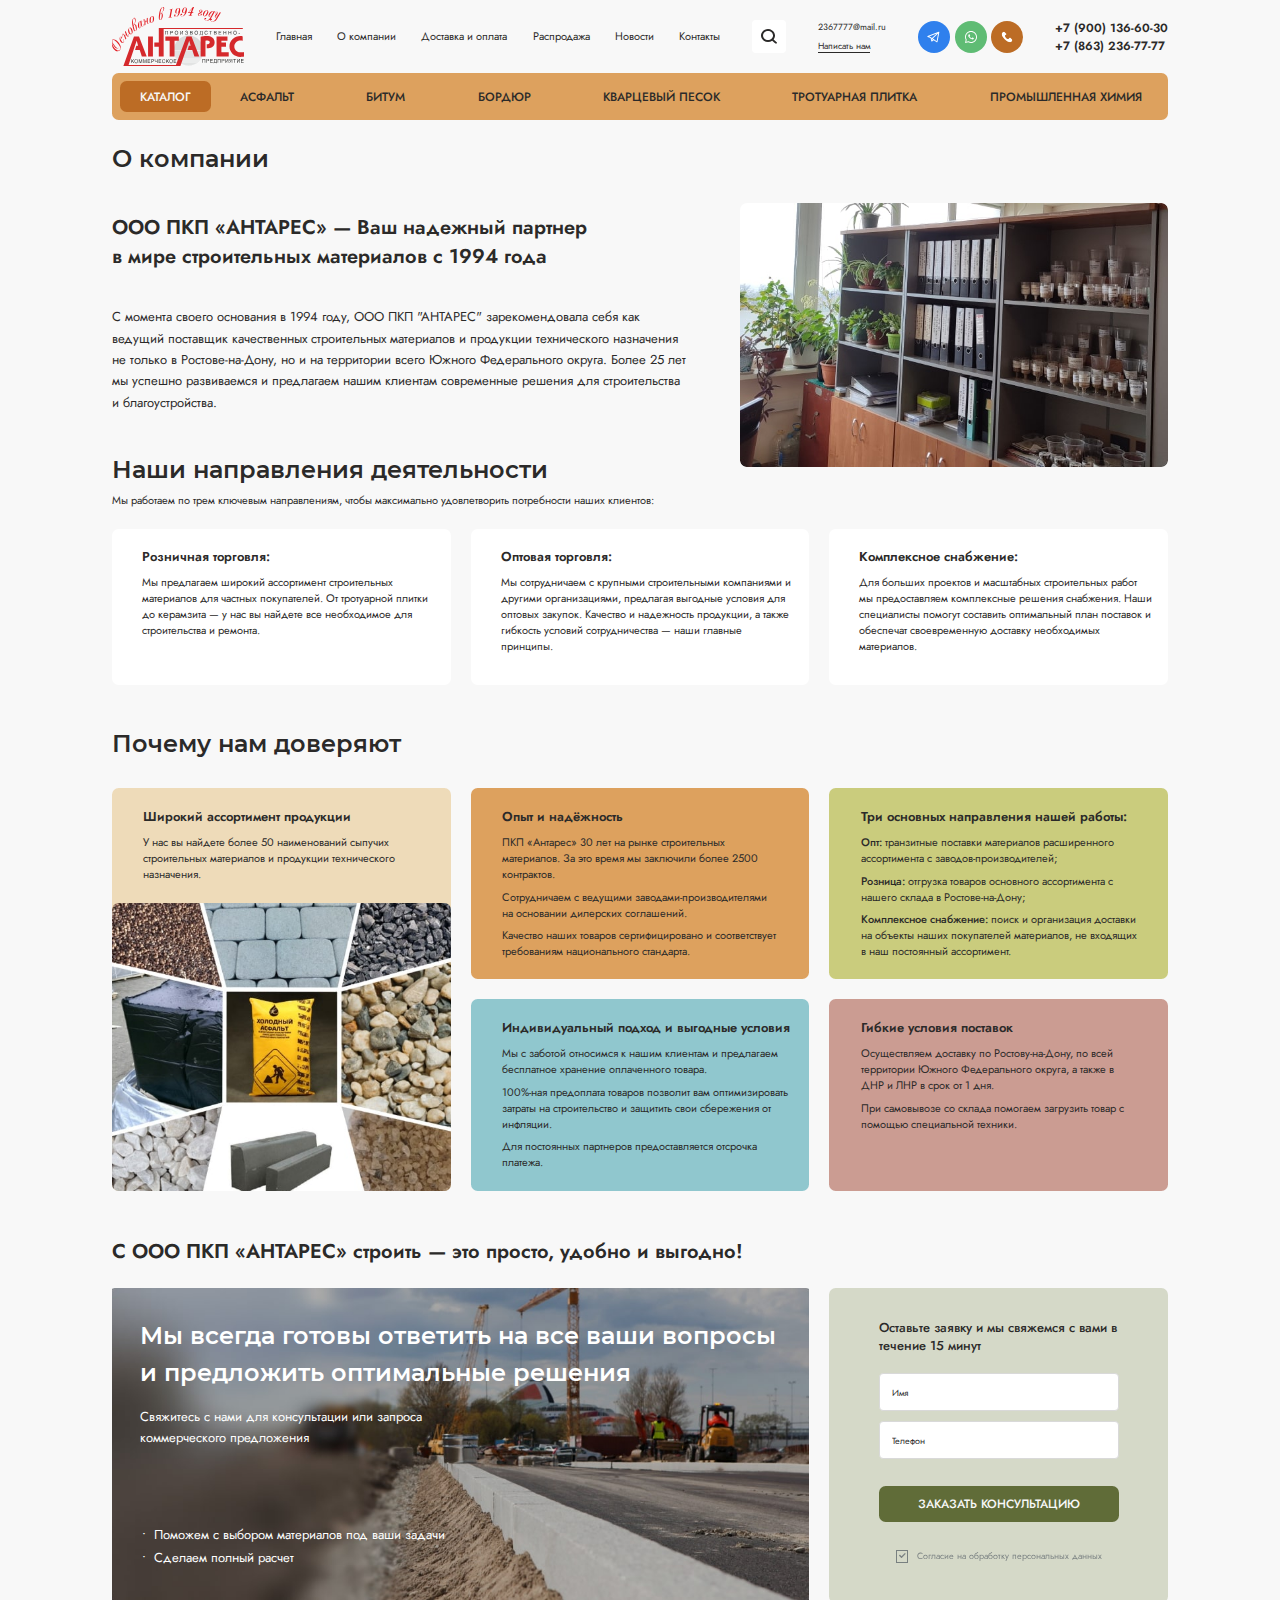
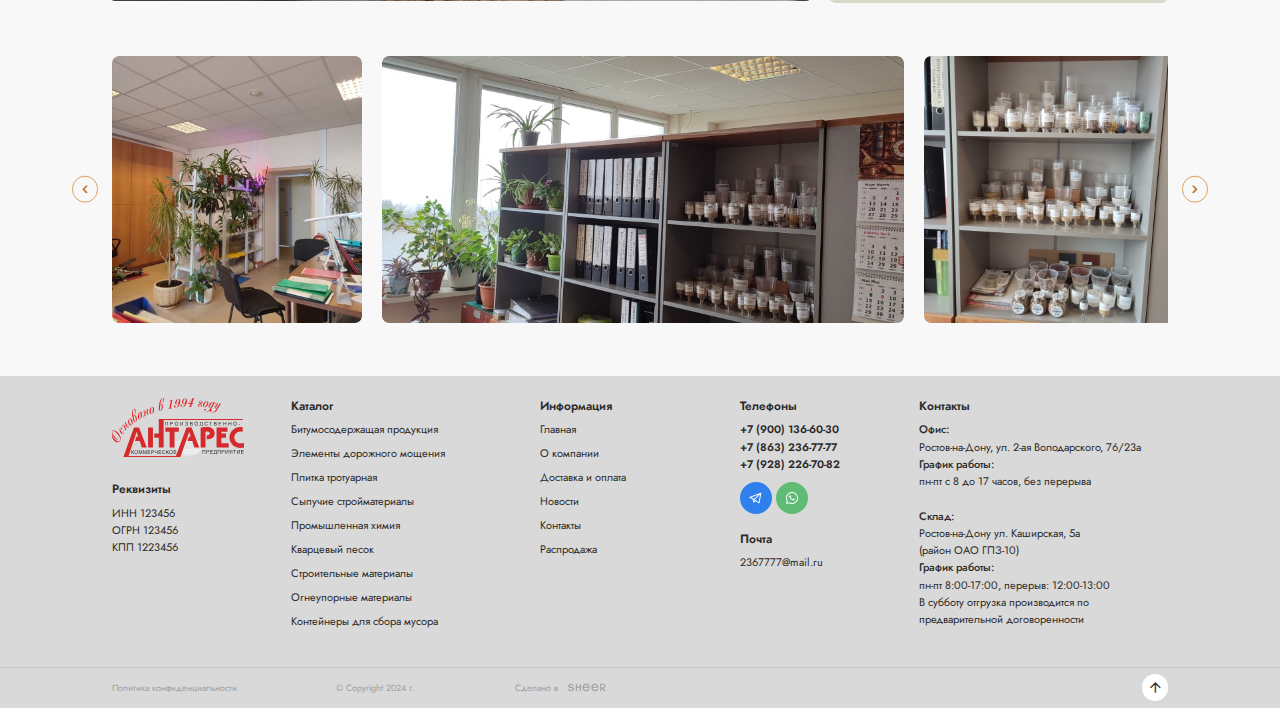
==== about.html @ b79edc99 "Add files via upload" ====
<!DOCTYPE html>
<!--[if lt IE 7]><html lang="ru" class="lt-ie9 lt-ie8 lt-ie7"><![endif]-->
<!--[if IE 7]><html lang="ru" class="lt-ie9 lt-ie8"><![endif]-->
<!--[if IE 8]><html lang="ru" class="lt-ie9"><![endif]-->
<!--[if gt IE 8]><!-->
<html lang="ru">
<!--<![endif]-->
<head>
	<meta charset="utf-8" />
	<title>Заголовок</title>
	<meta http-equiv="X-UA-Compatible" content="IE=edge" />
	<meta name="viewport" content="width=device-width, initial-scale=1, maximum-scale=1">
	<meta name="format-detection" content="telephone=no" />
	<link rel="shortcut icon" href="favicon.png" />
	<link rel="stylesheet" href="libs/bootstrap/bootstrap-grid.css" />
	<link rel="stylesheet" href="libs/fontawesome-free-5.12.0-web/css/all.min.css" />
	<link rel="stylesheet" href="libs/fancybox-master/dist/jquery.fancybox.min.css" />
	<link rel="stylesheet" href="libs/slick-1.5.9/slick/slick.css" />
	<link rel="stylesheet" href="libs/slick-1.5.9/slick/slick-theme.css" />
	<link rel="stylesheet" href="css/fonts.css" />
	<link rel="stylesheet" href="css/main.css?ver=1.2" />
	<link rel="stylesheet" href="css/media.css?ver=1.2" />
</head>
<body>

	<div class="wrapper">

		<header class="header">
			<div class="container">
				<div class="header__top">
					<span class='sandwich'>
						<span class='sw-topper'></span>
						<span class='sw-bottom'></span>
						<span class='sw-footer'></span>
					</span>
					<a href="#" class="logo">
						<img src="img/logo.svg" alt="alt">
					</a>
					<ul class="navigation">
						<li><a href="#">Главная</a></li>
						<li><a href="#">О компании</a></li>
						<li><a href="#">Доставка и оплата</a></li>
						<li><a href="#">Распродажа</a></li>
						<li><a href="#">Новости</a></li>
						<li><a href="#">Контакты</a></li>
					</ul>
					<div class="btn-search">
						<img src="img/search.svg" alt="alt">
						<div class="form-search">
							<form>
								<button class="button-search">
									<img src="img/search.svg" alt="alt">
								</button>
								<input type="text" placeholder="Поиск..." required="required">
							</form>
						</div>
					</div>
					<ul class="header__links">
						<li><a href="#">2367777@mail.ru</a></li>
						<li><a href="#callback" class="link-simple fancybox">Написать нам</a></li>
					</ul>
					<ul class="socials-list">
						<li><a href="#" target="_blank"><img src="img/tg.svg" alt="alt"></a></li>
						<li><a href="#" target="_blank"><img src="img/wp.svg" alt="alt"></a></li>
						<li><a href="#" target="_blank"><img src="img/call.svg" alt="alt"></a></li>
					</ul>
					<ul class="phones-list">
						<li><a href="tel:+79001366030">+7 (900) 136-60-30</a></li>
						<li><a href="tel:+78632367777">+7 (863) 236-77-77</a></li>
					</ul>
					<a href="tel:+79001366030" class="phone-mobile"><img src="img/call.svg" alt="alt"></a>
				</div>
				<div class="header__bottom">
					<a href="#" class="btn-catalog">Каталог </a>
					<ul class="menu">
						<li><a href="#">асфальт</a></li>
						<li><a href="#">БИТУМ</a></li>
						<li><a href="#">БОРДЮР</a></li>
						<li><a href="#">КВАРЦЕВЫЙ ПЕСОК</a></li>
						<li><a href="#">ТРОТУАРНАЯ ПЛИТКА</a></li>
						<li><a href="#">ПРОМЫШЛЕННАЯ ХИМИЯ</a></li>
					</ul>
				</div>
			</div>
			<div class="menu-mobile">
				<div class="form-search">
					<form>
						<button class="button-search">
							<img src="img/search.svg" alt="alt">
						</button>
						<input type="text" placeholder="Поиск..." required="required">
					</form>
				</div>
				<ul class="menu">
					<li><a href="#">Главная</a></li>
					<li class="menu__haschild">
						<a href="#">Каталог</a>
						<ul>
							<li><a href="#">асфальт</a></li>
							<li><a href="#">БИТУМ</a></li>
							<li><a href="#">БОРДЮР</a></li>
							<li><a href="#">КВАРЦЕВЫЙ ПЕСОК</a></li>
							<li><a href="#">ТРОТУАРНАЯ ПЛИТКА</a></li>
							<li><a href="#">ПРОМЫШЛЕННАЯ ХИМИЯ</a></li>
						</ul>
					</li>
					<li><a href="#">О компании</a></li>
					<li><a href="#">Доставка и оплата</a></li>
					<li><a href="#">Распродажа</a></li>
					<li><a href="#">Новости</a></li>
					<li><a href="#">Контакты</a></li>
				</ul>
				<div class="menu-mobile__contacts">
					<ul class="header__links">
						<li><a href="#">2367777@mail.ru</a></li>
						<li><a href="#callback" class="link-simple fancybox">Написать нам</a></li>
					</ul>
					<ul class="phones-list">
						<li><a href="tel:+79001366030">+7 (900) 136-60-30</a></li>
						<li><a href="tel:+78632367777">+7 (863) 236-77-77</a></li>
					</ul>
				</div>
				<ul class="socials-list">
					<li><a href="#" target="_blank"><img src="img/tg.svg" alt="alt"></a></li>
					<li><a href="#" target="_blank"><img src="img/wp.svg" alt="alt"></a></li>
					<li><a href="#" target="_blank"><img src="img/call.svg" alt="alt"></a></li>
				</ul>
			</div>
			<div class="menu-overlay"></div>
		</header>

		<section class="page-about">
			<div class="container">
				<h1 class="title-section">О компании</h1>
				<div class="about-main">
					<div class="row">
						<div class="col-lg-7">
							<div class="title-middle">ООО ПКП «АНТАРЕС» — Ваш надежный партнер в мире строительных материалов с 1994 года</div>
							<p>С момента своего основания в 1994 году, ООО ПКП "АНТАРЕС" зарекомендовала себя как ведущий поставщик качественных строительных материалов и продукции технического назначения не только в Ростове-на-Дону, но и на территории всего Южного Федерального округа. Более 25 лет мы успешно развиваемся и предлагаем нашим клиентам современные решения для строительства и благоустройства.</p>
						</div>
						<div class="col-lg-5">
							<div class="image-page">
								<img src="img/about1.jpg" alt="alt">
							</div>
						</div>
					</div>
				</div>
				<div class="about-directions">
					<h2 class="title-section">Наши направления деятельности</h2>
					<p>Мы работаем по трем ключевым направлениям, чтобы максимально удовлетворить потребности наших клиентов:</p>
					<div class="row row_page">
						<div class="col-lg-4">
							<div class="item-about">
								<div class="item-about__title">Розничная торговля:</div>
								<p>Мы предлагаем широкий ассортимент строительных материалов для частных покупателей. От тротуарной плитки до керамзита — у нас вы найдете все необходимое для строительства и ремонта.</p>
							</div>
						</div>
						<div class="col-lg-4">
							<div class="item-about">
								<div class="item-about__title">Оптовая торговля:</div>
								<p>Мы сотрудничаем с крупными строительными компаниями и другими организациями, предлагая выгодные условия для оптовых закупок. Качество и надежность продукции, а также гибкость условий сотрудничества — наши главные принципы.</p>
							</div>
						</div>
						<div class="col-lg-4">
							<div class="item-about">
								<div class="item-about__title">Комплексное снабжение:</div>
								<p>Для больших проектов и масштабных строительных работ мы предоставляем комплексные решения снабжения. Наши специалисты помогут составить оптимальный план поставок и обеспечат своевременную доставку необходимых материалов.</p>
							</div>
						</div>
					</div>
				</div>
			</div>
		</section>

		<section class="advantages">
			<div class="container">
				<h2 class="title-section">Почему нам доверяют</h2>
				<div class="row row_page">
					<div class="col-lg-4">
						<div class="item-advantage item-advantage_main">
							<div class="title-small">Широкий ассортимент продукции</div>
							<p>У нас вы найдете более 50 наименований сыпучих строительных материалов и продукции технического назначения.</p>
							<div class="item-advantage__bottom">
								<div class="item-advantage__image">
									<img src="img/avd.jpg" alt="alt">
								</div>
							</div>
						</div>
					</div>
					<div class="col-lg-8">
						<div class="row row_page">
							<div class="col-md-6">
								<div class="item-advantage">
									<div class="title-small">Опыт и надёжность</div>
									<p>ПКП «Антарес» 30 лет на рынке строительных материалов. За это время мы заключили более 2500 контрактов.</p>
									<p>Сотрудничаем с ведущими заводами-производителями на основании дилерских соглашений.</p>
									<p>Качество наших товаров сертифицировано и соответствует требованиям национального стандарта. </p>
								</div>
							</div>
							<div class="col-md-6">
								<div class="item-advantage">
									<div class="title-small">Три основных направления нашей работы:</div>
									<p><strong>Опт:</strong> транзитные поставки материалов расширенного ассортимента с заводов-производителей;</p>
									<p><strong>Розница:</strong> отгрузка товаров основного ассортимента с нашего склада в Ростове-на-Дону;</p>
									<p><strong>Комплексное снабжение:</strong> поиск и организация доставки на объекты наших покупателей материалов, не входящих в наш постоянный ассортимент.</p>
								</div>
							</div>
							<div class="col-md-6">
								<div class="item-advantage">
									<div class="title-small">Индивидуальный подход и выгодные условия</div>
									<p>Мы с заботой относимся к нашим клиентам и предлагаем бесплатное хранение оплаченного товара.</p>
									<p>100%-ная предоплата товаров позволит вам оптимизировать затраты на строительство и защитить свои сбережения от инфляции.</p>
									<p>Для постоянных партнеров предоставляется отсрочка платежа.</p>
								</div>
							</div>
							<div class="col-md-6">
								<div class="item-advantage">
									<div class="title-small">Гибкие условия поставок</div>
									<p>Осуществляем доставку по Ростову-на-Дону, по всей территории Южного Федерального округа, а также в ДНР и ЛНР в срок от 1 дня.</p>
									<p>При самовывозе со склада помогаем загрузить товар с помощью специальной техники.</p>
								</div>
							</div>
						</div>
					</div>
				</div>
			</div>
		</section>

		<section class="consultation consultation_about">
			<div class="container">
				<div class="title-middle">С ООО ПКП «АНТАРЕС» строить — это просто, удобно и выгодно!</div>
				<div class="row">
					<div class="col-lg-8">
						<div class="consultation__block">
							<h2 class="title-section">Мы всегда готовы ответить на все ваши вопросы и предложить оптимальные решения</h2>
							<div class="consultation__descr">Свяжитесь с нами для консультации или запроса коммерческого предложения</div>
							<ul>
								<li>Поможем с выбором материалов под ваши задачи</li>
								<li>Сделаем полный расчет</li>
							</ul>
						</div>
					</div>
					<div class="col-lg-4">
						<div class="form-page">
							<div class="title-form">Оставьте заявку и мы свяжемся с вами в течение 15 минут</div>
							<form>
								<div class="item-form">
									<input type="text" placeholder="Имя" required="required">
								</div>
								<div class="item-form">
									<input type="tel" placeholder="Телефон" class="input-phone" inputmode="numeric" required="required">
								</div>
								<input type="submit" class="btn-main" value="Заказать консультацию">
								<div class="checkbox">
									<label>
										<input type="checkbox" required="required" checked="checked" />
										<span>Согласие на обработку персональных данных</span>
									</label>
								</div>
							</form>
						</div>
					</div>
				</div>
			</div>
		</section>

		<section class="gallery">
			<div class="container">
				<ul class="slider-gallery">
					<li>
						<a href="img/slide_gallery1.jpg" class="slider-gallery__item fancybox">
							<img src="img/slide_gallery1.jpg" alt="alt">
						</a>
					</li>
					<li>
						<a href="img/slide_gallery2.jpg" class="slider-gallery__item slider-gallery_big fancybox">
							<img src="img/slide_gallery2.jpg" alt="alt">
						</a>
					</li>
					<li>
						<a href="img/slide_gallery3.jpg" class="slider-gallery__item fancybox">
							<img src="img/slide_gallery3.jpg" alt="alt">
						</a>
					</li>
					<li>
						<a href="img/slide_gallery1.jpg" class="slider-gallery__item slider-gallery_big fancybox">
							<img src="img/slide_gallery1.jpg" alt="alt">
						</a>
					</li>
					<li>
						<a href="img/slide_gallery2.jpg" class="slider-gallery__item fancybox">
							<img src="img/slide_gallery2.jpg" alt="alt">
						</a>
					</li>
					<li>
						<a href="img/slide_gallery3.jpg" class="slider-gallery__item slider-gallery_big fancybox">
							<img src="img/slide_gallery3.jpg" alt="alt">
						</a>
					</li>
				</ul>
			</div>
		</section>

		<footer class="footer">
			<div class="container">
				<div class="row">
					<div class="col-lg-2">
						<a href="#" class="logo">
							<img src="img/logo.svg" alt="alt">
						</a>
						<div class="hidden-mob">
							<div class="footer__title">Реквизиты <i class="far fa-chevron-down"></i></div>
							<div class="footer__content">
								<div class="footer__requsites">
									<p>ИНН 123456</p>
									<p>ОГРН 123456</p>
									<p>КПП 1223456</p>
								</div>
							</div>
						</div>
					</div>
					<div class="col-lg-3">
						<div class="footer__title">Каталог <i class="far fa-chevron-down"></i></div>
						<div class="footer__content">
							<ul class="footer__nav">
								<li><a href="#">Битумосодержащая продукция</a></li>
								<li><a href="#">Элементы дорожного мощения</a></li>
								<li><a href="#">Плитка тротуарная</a></li>
								<li><a href="#">Сыпучие стройматериалы</a></li>
								<li><a href="#">Промышленная химия</a></li>
								<li><a href="#">Кварцевый песок</a></li>
								<li><a href="#">Строительные материалы</a></li>
								<li><a href="#">Огнеупорные материалы</a></li>
								<li><a href="#">Контейнеры для сбора мусора</a></li>
							</ul>
						</div>
					</div>
					<div class="col-lg-2">
						<div class="footer__column">
							<div class="footer__title">Информация <i class="far fa-chevron-down"></i></div>
							<div class="footer__content">
								<ul class="footer__nav">
									<li><a href="#">Главная</a></li>
									<li><a href="#">О компании</a></li>
									<li><a href="#">Доставка и оплата</a></li>
									<li><a href="#">Новости</a></li>
									<li><a href="#">Контакты</a></li>
									<li><a href="#">Распродажа</a></li>
								</ul>
							</div>
						</div>
					</div>
					<div class="col-lg-2">
						<div class="footer__title">Телефоны <i class="far fa-chevron-down"></i></div>
						<div class="footer__content">
							<ul class="footer__phones">
								<li><a href="tel:+79001366030">+7 (900) 136-60-30</a></li>
								<li><a href="tel:+78632367777">+7 (863) 236-77-77</a></li>
								<li><a href="tel:+79282267082">+7 (928) 226-70-82</a></li>
							</ul>
							<ul class="socials-list">
								<li><a href="#" target="_blank"><img src="img/tg.svg" alt="alt"></a></li>
								<li><a href="#" target="_blank"><img src="img/wp.svg" alt="alt"></a></li>
							</ul>
						</div>
						<div class="footer__title">Почта <i class="far fa-chevron-down"></i></div>
						<div class="footer__content">
							<p><a href="mailto:2367777@mail.ru">2367777@mail.ru</a></p>
						</div>
					</div>
					<div class="col-lg-3">
						<div class="footer__title">Контакты <i class="far fa-chevron-down"></i></div>
						<div class="footer__content">
							<p><strong>Офис:</strong></p>
							<p>Ростов-на-Дону, ул. 2-ая Володарского, 76/23а</p>
							<p><strong>График работы:</strong></p>
							<p>пн-пт с 8 до 17 часов, без перерыва</p>
							<br>
							<p><strong>Склад:</strong></p>
							<p>Ростов-на-Дону ул. Каширская, 5а </p>
							<p>(район ОАО ГПЗ-10)</p>
							<p><strong>График работы:</strong></p>
							<p>пн-пт 8:00-17:00, перерыв: 12:00-13:00</p>
							<p>В субботу отгрузка производится по предварительной договоренности</p>
						</div>
						<div class="show-mob">
							<div class="footer__title">Реквизиты <i class="far fa-chevron-down"></i></div>
							<div class="footer__content">
								<div class="footer__requsites">
									<p>ИНН 123456</p>
									<p>ОГРН 123456</p>
									<p>КПП 1223456</p>
								</div>
							</div>
						</div>
					</div>
				</div>
			</div>
			<div class="footer-bottom">
				<div class="container">
					<div class="row align-items-center">
						<div class="col-lg">
							<a href="#">Политика конфиденциальности </a>
						</div>
						<div class="col-lg-2">
							<p>© Copyright  2024 г.</p>
						</div>
						<div class="col-lg">
							<div class="create">Сделано в <a href="#"><img src="img/copy.svg" alt="alt"></a></div>
						</div>
						<div class="col-xl-5 col-lg">
							<a href="#" class="btn_top"><i class="far fa-arrow-up"></i></a>
						</div>
					</div>
				</div>
			</div>
		</footer>
		
	</div>

	<div id="callback" class="modal-block">
		<div class="form-page">
			<div class="title-modal">обратный звонок</div>
			<div class="descr-modal">Заполните форму и мы свяжемся <br>с вами в течение 15 минут</div>
			<form>
				<div class="item-form">
					<input type="text" placeholder="Имя" required="required">
				</div>
				<div class="item-form">
					<input type="tel" placeholder="+7 (___) ___-__-__" class="input-phone" inputmode="numeric" required="required">
				</div>
				<input type="submit" class="btn-main" value="отправить">
				<div class="checkbox">
					<label>
						<input type="checkbox" required="required" checked="checked" />
						<span>Согласие на обработку персональных данных</span>
					</label>
				</div>
			</form>
		</div>
	</div>

	<!--[if lt IE 9]>
	<script src="libs/html5shiv/es5-shim.min.js"></script>
	<script src="libs/html5shiv/html5shiv.min.js"></script>
	<script src="libs/html5shiv/html5shiv-printshiv.min.js"></script>
	<script src="libs/respond/respond.min.js"></script>
	<![endif]-->
	<script src="libs/jquery/jquery-3.6.0.min.js"></script>
	<script src="libs/jquery-mousewheel/jquery.mousewheel.min.js"></script>
	<script src="libs/fancybox-master/dist/jquery.fancybox.min.js"></script>
	<script src="libs/slick-1.5.9/slick/slick.min.js"></script>
	<script src="libs/scroll2id/PageScroll2id.min.js"></script>
	<script src="libs/mask/jquery.maskedinput.js"></script>
	<script src="libs/jQueryFormStyler-master/jquery.formstyler.min.js"></script>
	<script src="js/common.js?ver=1.2"></script>
	<!-- Yandex.Metrika counter --><!-- /Yandex.Metrika counter -->
	<!-- Google Analytics counter --><!-- /Google Analytics counter -->
</body>
</html>
---- css/fonts.css ----
@font-face {
    font-family: 'Jost';
    src: local('Jost Light'), local('Jost-Light'),
        url('../fonts/Jost-Light.woff2') format('woff2'),
        url('../fonts/Jost-Light.woff') format('woff'),
        url('../fonts/Jost-Light.ttf') format('truetype');
    font-weight: 300;
    font-style: normal;
  }
@font-face {
    font-family: 'Jost';
    src: local('Jost Regular'), local('Jost-Regular'),
        url('../fonts/Jost-Regular.woff2') format('woff2'),
        url('../fonts/Jost-Regular.woff') format('woff'),
        url('../fonts/Jost-Regular.ttf') format('truetype');
    font-weight: 400;
    font-style: normal;
  }
  @font-face {
    font-family: 'Jost';
    src: local('Jost Medium'), local('Jost-Medium'),
        url('../fonts/Jost-Medium.woff2') format('woff2'),
        url('../fonts/Jost-Medium.woff') format('woff'),
        url('../fonts/Jost-Medium.ttf') format('truetype');
    font-weight: 500;
    font-style: normal;
  }
  @font-face {
    font-family: 'Jost';
    src: local('Jost SemiBold'), local('Jost-SemiBold'),
        url('../fonts/Jost-SemiBold.woff2') format('woff2'),
        url('../fonts/Jost-SemiBold.woff') format('woff'),
        url('../fonts/Jost-SemiBold.ttf') format('truetype');
    font-weight: 600;
    font-style: normal;
  }

  /** =================== MONTSERRAT =================== **/

/** Montserrat Thin **/
@font-face {
	font-family: "Montserrat";
	font-weight: 100;
	font-style: normal;
	src: url("../fonts/Montserrat-Thin.woff2") format("woff2"),
		 url("../fonts/Montserrat-Thin.woff") format("woff");
  }
  
  /** Montserrat Thin-Italic **/
  @font-face {
	font-family: "Montserrat";
	font-weight: 100;
	font-style: italic;
	src: url("../fonts/Montserrat-ThinItalic.woff2") format("woff2"),
		 url("../fonts/Montserrat-ThinItalic.woff") format("woff");
  }
  
  /** Montserrat ExtraLight **/
  @font-face {
	font-family: "Montserrat";
	font-weight: 200;
	font-style: normal;
	src: url("../fonts/Montserrat-ExtraLight.woff2") format("woff2"),
		 url("../fonts/Montserrat-ExtraLight.woff") format("woff");
  }
  
  /** Montserrat ExtraLight-Italic **/
  @font-face {
	font-family: "Montserrat";
	font-weight: 200;
	font-style: italic;
	src: url("../fonts/Montserrat-ExtraLightItalic.woff2") format("woff2"),
		 url("../fonts/Montserrat-ExtraLightItalic.woff") format("woff");
  }
  
  /** Montserrat Light **/
  @font-face {
	font-family: "Montserrat";
	font-weight: 300;
	font-style: normal;
	src: url("../fonts/Montserrat-Light.woff2") format("woff2"),
		 url("../fonts/Montserrat-Light.woff") format("woff");
  }
  
  /** Montserrat Light-Italic **/
  @font-face {
	font-family: "Montserrat";
	font-weight: 300;
	font-style: italic;
	src: url("../fonts/Montserrat-LightItalic.woff2") format("woff2"),
		 url("../fonts/Montserrat-LightItalic.woff") format("woff");
  }
  
  /** Montserrat Regular **/
  @font-face {
	font-family: "Montserrat";
	font-weight: 400;
	font-style: normal;
	src: url("../fonts/Montserrat-Regular.woff2") format("woff2"),
		 url("../fonts/Montserrat-Regular.woff") format("woff");
  }
  
  /** Montserrat Regular-Italic **/
  @font-face {
	font-family: "Montserrat";
	font-weight: 400;
	font-style: italic;
	src: url("../fonts/Montserrat-Italic.woff2") format("woff2"),
		 url("../fonts/Montserrat-Italic.woff") format("woff");
  }
  
  /** Montserrat Medium **/
  @font-face {
	font-family: "Montserrat";
	font-weight: 500;
	font-style: normal;
	src: url("../fonts/Montserrat-Medium.woff2") format("woff2"),
		 url("../fonts/Montserrat-Medium.woff") format("woff");
  }
  
  /** Montserrat Medium-Italic **/
  @font-face {
	font-family: "Montserrat";
	font-weight: 500;
	font-style: italic;
	src: url("../fonts/Montserrat-MediumItalic.woff2") format("woff2"),
		 url("../fonts/Montserrat-MediumItalic.woff") format("woff");
  }
  
  /** Montserrat SemiBold **/
  @font-face {
	font-family: "Montserrat";
	font-weight: 600;
	font-style: normal;
	src: url("../fonts/Montserrat-SemiBold.woff2") format("woff2"),
		 url("../fonts/Montserrat-SemiBold.woff") format("woff");
  }
  
  /** Montserrat SemiBold-Italic **/
  @font-face {
	font-family: "Montserrat";
	font-weight: 600;
	font-style: italic;
	src: url("../fonts/Montserrat-SemiBoldItalic.woff2") format("woff2"),
		 url("../fonts/Montserrat-SemiBoldItalic.woff") format("woff");
  }
  
  /** Montserrat Bold **/
  @font-face {
	font-family: "Montserrat";
	font-weight: 700;
	font-style: normal;
	src: url("../fonts/Montserrat-Bold.woff2") format("woff2"),
		 url("../fonts/Montserrat-Bold.woff") format("woff");
  }
  
  /** Montserrat Bold-Italic **/
  @font-face {
	font-family: "Montserrat";
	font-weight: 700;
	font-style: italic;
	src: url("../fonts/Montserrat-BoldItalic.woff2") format("woff2"),
		 url("../fonts/Montserrat-BoldItalic.woff") format("woff");
  }
  
  /** Montserrat ExtraBold **/
  @font-face {
	font-family: "Montserrat";
	font-weight: 800;
	font-style: normal;
	src: url("../fonts/Montserrat-ExtraBold.woff2") format("woff2"),
		 url("../fonts/Montserrat-ExtraBold.woff") format("woff");
  }
  
  /** Montserrat ExtraBold-Italic **/
  @font-face {
	font-family: "Montserrat";
	font-weight: 800;
	font-style: italic;
	src: url("../fonts/Montserrat-ExtraBoldItalic.woff2") format("woff2"),
		 url("../fonts/Montserrat-ExtraBoldItalic.woff") format("woff");
  }
  
  /** Montserrat Black **/
  @font-face {
	font-family: "Montserrat";
	font-weight: 900;
	font-style: normal;
	src: url("../fonts/Montserrat-Black.woff2") format("woff2"),
		 url("../fonts/Montserrat-Black.woff") format("woff");
  }
  
  /** Montserrat Black-Italic **/
  @font-face {
	font-family: "Montserrat";
	font-weight: 900;
	font-style: italic;
	src: url("../fonts/Montserrat-BlackItalic.woff2") format("woff2"),
		 url("../fonts/Montserrat-BlackItalic.woff") format("woff");
  }
---- css/main.css ----
*::-webkit-input-placeholder {
	color: #2b2a29;
	opacity: 1;
}
*:-moz-placeholder {
	color: #2b2a29;
	opacity: 1;
}
*::-moz-placeholder {
	color: #2b2a29;
	opacity: 1;
}
*:-ms-input-placeholder {
	color: #2b2a29;
	opacity: 1;
}

body input:focus:required:invalid,
body textarea:focus:required:invalid {
	
}
body input:required:valid,
body textarea:required:valid {
	
}

body {
	font-family: 'Jost';
	font-size: 0.833vw;
	line-height: 150%;
	color: #2B2A29;
	overflow-x: hidden;
	margin: 0;
	background: #f8f8f8;
}
button {
	cursor: pointer;
}
button, input, optgroup, select, textarea {
	font-family: inherit;
}
input {
	-webkit-appearance: none;
	-moz-appearance: none;
	appearance: none;
}
button,
textarea,
input.text,
input[type="text"],
input[type="button"],
input[type="submit"] {
	-webkit-appearance: none;
}
*:link, 
*:visited, 
*:hover, 
*:focus,
*:active {
	outline: 0;
	-webkit-tap-highlight-color: transparent;
}
a, button, input, img {
	transition: all 0.3s;
}
h1,h2,h3,h4,h5,h6 {
	padding: 0;
	margin: 0;
	font-weight: normal;
}
.wrapper {
	padding-top: 9.375vw;
	overflow: hidden;
}
a {
	text-decoration: none;
	outline: none;
}
* {
	outline: none !important;
}
ul {
	padding: 0;
	margin: 0;
}
ul li {
	list-style-type: none;
	outline: none;
}
img {
	outline: none;
	display: block;
}
p {
	padding: 0;
	margin: 0;
}
form {
	margin: 0;
}

.container {
    max-width: 84.896vw;
}
.row {
	margin: 0 -0.781vw;
}
.row > div {
	padding: 0 0.781vw;
}
.header {
	position: fixed;
	top: 0;
	left: 0;
	width: 100%;
	z-index: 900;
	background: #f8f8f8;
	transition: all 0.7s;
}
.header.nav-up {
	transform: translateY(-9.7vw);
}
.header.nav-down {
	transform: translateY(0px);
}
.header__top {
	padding: 0.573vw 0;
	display: flex;
	align-items: center;
	justify-content: space-between;
}
.logo img {
	width: 10.312vw;
	height: auto;
	max-width: 100%;
}
.navigation {
	gap: 1.979vw;
	display: flex;
	align-items: center;
}
.navigation a {
	color: #2b2a29;
	border-bottom: 0.052vw transparent solid;
}
.navigation a:hover {
	color: #bc6c25;
	border-color: #bc6c25;
}
.btn-search {
	width: 2.604vw;
	height: 2.604vw;
	border-radius: 0.312vw;
	display: flex;
	align-items: center;
	justify-content: center;
	background: #fff;
	flex: none;
	position: relative;
	cursor: pointer;
}
.btn-search img {
	width: 1.25vw;
}
.btn-search:hover > img {
	opacity: 0.7;
}
.btn-search.active > img {
	width: 0;
}
.btn-search.active .form-search {
	width: 40.36vw;
	visibility: visible;
	opacity: 1;
}
.form-search input {
	top: 0;
	right: 0;
	font-size: 0.83vw;
	padding: 0 0.78vw;
	padding-left: 3.65vw;
	border-radius: 0.83vw;
	font-weight: 400;
	width: 100%;
	color: #2B2A29; 
    font-family: 'Jost';
	height: 2.6vw; 
	border: none;
	background: #fff;
}
.form-search {
	visibility: hidden;
	opacity: 0;
	position: absolute;
	top: 0;
	right: 0;
	width: 0;
	height: 100%;
	transition: all 0.3s;
}
.button-search {
    width: 2.86vw;
	top: 0;
	left: 0;
	height: 100%;
    position: absolute;
    display: flex;
    align-items: center;
    justify-content: center;
    cursor: pointer;
    border: none;
    padding: 0;
    background: transparent;
}
.header__links {
	font-size: 0.729vw;
}
.header__links li {
	margin-bottom: 0.26vw;
}
.header__links li:last-child {
	margin-bottom: 0;
}
.header__links a {
	color: #2b2a29;
}
.link-simple {
	border-bottom: 0.052vw #2b2a29 solid;
}
.header__links a:hover,
.link-simple:hover {
	color: #bc6c25;
	border-color: #bc6c25;
}
.socials-list {
	gap: 0.365vw;
	display: flex;
	align-items: center;
}
.socials-list img {
	width: 2.5vw;
}
.socials-list a:hover img {
	opacity: 0.7;
}
.phones-list {
	font-size: 0.937vw;
	line-height: 144%;
	font-weight: 600;
}
.phones-list a {
	color: #2b2a29;
}
.phones-list a:hover {
	color: #bc6c25;
}
.header__bottom {
	padding: 0.625vw;
	gap: 0.833vw;
	background: #dda15e;
	border-radius: 0.521vw;
	display: flex;
	align-items: center;
}
.menu {
	gap: 2.708vw;
	flex: 1;
	display: flex;
	align-items: center;
	justify-content: space-between;
}
.menu li {
	flex-grow: 1;
}
.btn-catalog,
.menu a {
	height: 2.396vw;
	border-radius: 0.521vw;
	font-size: 0.937vw;
	line-height: 144%;
	font-weight: 500;
	text-transform: uppercase;
	color: #2b2a29;
	display: flex;
	align-items: center;
	justify-content: center;
}
.menu a:hover {
	background: #bc6c25;
	color: #fff;
}
.btn-catalog {
	padding: 0 1.562vw;
	color: #f8f8f8;
	background: #bc6c25;
}
.btn-catalog:hover {
	background: #fff;
	color: #2b2a29;
}

.billbord {
	padding-top: 1.146vw;
}
.slider-billbord {
	border-radius: 0.729vw;
	margin-bottom: 2.448vw;
	box-shadow: 0 0.208vw 0.781vw rgba(0, 0, 0, 0.1);
	background-image: url(../img/bg_billbord.jpg);
	background-repeat: no-repeat;
	background-position: center;
	background-size: cover;
}
.slider-billbord:not(.slick-initialized) > li:not(:first-child) {
	display: none;
}
.slick-dots {
	bottom: 0;
	left: 0;
	width: 100%;
}
.slick-dots li {
	width: 0.625vw;
	height: 0.625vw;
	margin: 0 0.365vw;
}
.slick-dots li button {
	width: 0.625vw;
	height: 0.625vw;
	background-color: #606c38;
	border-radius: 50%;
	padding: 0;
	border: none;
	transition: all 0.3s;
	opacity: 1;
}
.slick-dots li button:hover,
.slick-dots li.slick-active button {
	background: #bc6c25;
}
.slick-dots li button::before {
	display: none;
}
.item-billbord {
	padding: 4.323vw 3.385vw;
	padding-right: 32.76vw;
	height: 32.448vw;
	position: relative;
	display: flex;
	flex-direction: column;
	align-items: flex-start;
}
.title-big {
	font-size: 2.083vw;
	margin-bottom: 2.969vw;
	max-width: 43.542vw;
	line-height: 135%;
	font-weight: 600;
	font-family: "Montserrat";
}
.info-billbord p {
	padding-left: 2.083vw;
	margin: 0;
	position: relative;
}
.info-billbord p::before {
	position: absolute;
	display: block;
	content: " ";
	top: 0.625vw;
	left: 0;
	background: #bc6c25;
	width: 1.042vw;
	height: 0.104vw;
}
.btn-main {
	height: 2.813vw;
	padding: 0 1.562vw;
	font-size: 0.937vw;
	line-height: 144%;
	font-weight: 500;
	text-transform: uppercase;
	color: #f8f8f8;
	border-radius: 0.521vw;
	background: #606c38;
	display: inline-flex;
	align-items: center;
	justify-content: center;
	text-align: center;
	border: none;
	cursor: pointer;
	transition: all 0.3s;
}
.btn-main:hover {
	background: #283618;
}
.item-billbord .btn-main {
	margin-top: auto;
}
.photos-billbord {
	width: 52.604vw;
	top: 1.094vw;
	right: 1.094vw;
	position: absolute;
}

.photos-billbord__item img {
	width: 100%;
	height: 100%;
	object-fit: cover;
	font-family: 'object-fit: cover;';
	border-radius: 0.521vw;
}
.photos-billbord__item {
	height: 8.906vw;
	margin-bottom: 1.042vw;
}
.photos-billbord .row {
	margin: 0 -0.521vw;
}
.photos-billbord .row > div {
	padding: 0 0.521vw;
}
.photos-billbord .col-lg-7 .row:nth-child(1) .photos-billbord__item img {
	border-radius: 7.813vw 0.521vw 0.521vw 0.521vw;
}
.photos-billbord .col-lg-7 .row:nth-child(3) div:nth-child(1) .photos-billbord__item img {
	border-radius: 7.813vw 0.521vw 0.521vw 0.521vw;
}
.photos-billbord .col-lg-5 .photos-billbord__item:nth-child(2) {
	height: 20.313vw;
}
.photos-billbord .col-lg-7 .row:nth-child(2) .photos-billbord__item {
	height: 10.365vw;
}
.slider-billbord .slick-dots {
	bottom: -2.24vw;
}

.categories {
	padding-top: 1.875vw;
}
.title-section {
	font-size: 1.875vw;
	margin-bottom: 1.979vw;
	line-height: 156%;
	font-weight: 600;
	font-family: "Montserrat";
}
.row.row_main > div {
	margin-bottom: 1.146vw;
}
.row.row_main {
	margin-bottom: -1.146vw;
}
.item-category {
	height: 11.563vw;
	padding: 1.302vw;
	padding-right: 10.938vw;
	padding-top: 0.938vw;
	font-size: 1.25vw;
	line-height: 125%;
	font-weight: 600;
	color: #2b2a29;
	border-radius: 0.521vw;
	background: #fff;
	display: flex;
	flex-direction: column;
	align-items: flex-start;
	z-index: 1;
	position: relative;
}
.item-category__title {
	display: block;
}
.item-category__link {
	font-size: 0.729vw;
	line-height: 140%;
	margin-top: auto;
	color: #bc6c25;
	border-bottom: 0.052vw solid #bc6c25;
	font-weight: 400;
}
.item-category__image {
	width: 12.5vw;
	height: 100%;
	top: 0;
	right: 0;
	position: absolute;
	display: block;
	border-radius: 10.417vw 0.521vw 0.521vw 0.521vw;
	z-index: -1;
}
.item-category__image img {
	width: 100%;
	height: 100%;
	object-fit: cover;
	font-family: 'object-fit: cover;';
	border-radius: 10.417vw 0.521vw 0.521vw 0.521vw;
}
.item-category__hover {
	position: absolute;
	display: block;
	width: 100%;
	height: 100%;
	top: 0;
	left: 0;
	border-radius: 0.521vw;
	transition: all 0.7s;
	z-index: -1;
	opacity: 0;
}
.item-category__hover img {
	width: 100%;
	height: 100%;
	object-fit: cover;
	font-family: 'object-fit: cover;';
	border-radius: 0.521vw;
}
.item-category__hover::after {
	position: absolute;
	display: block;
	content: " ";
	top: 0;
	left: 0;
	width: 100%;
	height: 100%;
	border-radius: 0.521vw;
	background: rgba(0, 0, 0, 0.3);
}
.item-category:hover .item-category__hover {
	opacity: 1;
}
.item-category:hover {
	color: #fff;
}
.item-category:hover .item-category__link {
	color: #fff;
	border-color: #fff;
}

.advantages {
	padding-top: 3.125vw;
}
.item-advantage {
	padding: 1.51vw 2.448vw;
	background: #dda15e;
	border-radius: 0.521vw;
	min-height: 100%;
	display: flex;
	flex-direction: column;
	align-items: flex-start;
}
.title-small {
	font-size: 1.042vw;
	margin-bottom: 0.781vw;
	font-weight: 600;
	line-height: 130%;
}
.item-advantage strong {
	font-weight: 500;
}
.item-advantage p:not(:last-child) {
	margin-bottom: 0.521vw;
}
.row.row_page > div {
	margin-bottom: 1.563vw;
}
.row.row_page {
	margin-bottom: -1.563vw;
}
.advantages .row_page > div:nth-child(2) > .item-advantage {
	background: #cacc7d;
}
.advantages .row_page > div:nth-child(3) > .item-advantage {
	padding-right: 1.042vw;
	background: #90c7ce;
}
.advantages .row_page > div:nth-child(4) > .item-advantage {
	background: #cb9c92;
}
.item-advantage.item-advantage_main {
	padding-bottom: 0;
	background: #eedbb9;
}
.item-advantage__image {
	left: -2.448vw;
	right: -2.448vw;
	border-radius: 0.521vw;
	display: block;
	position: absolute;
	top: 0;
	height: 100%;
}
.item-advantage__bottom {
	flex: 1;
	margin-top: auto;
	width: 100%;
	position: relative;
}
.item-advantage__image img {
	width: 100%;
	height: 100%;
	object-fit: cover;
	font-family: 'object-fit: cover;';
	border-radius: 0.521vw;
}
.item-advantage.item-advantage_main p:not(:last-child) {
	margin-bottom: 1.563vw;
}

.consultation {
	padding-top: 3.125vw;
}
.consultation__block {
	height: 24.479vw;
	padding: 2.24vw;
	color: #fff;
	background-image: url(../img/bg_consult1.jpg);
	background-repeat: no-repeat;
	background-position: center;
	background-size: cover;
	position: relative;
	z-index: 1;
	display: flex;
	flex-direction: column;
	align-items: flex-start;
}
.consultation__descr {
	font-size: 1.042vw;
	max-width: 24.74vw;
	line-height: 160%;
	font-weight: 500;
}
.consultation__block .title-section {
	margin-bottom: 1.094vw;
}
.consultation__block ul {
	margin-top: auto;
}
.consultation__block ul li {
	font-size: 1.042vw;
	padding-left: 1.042vw;
	margin-bottom: 0.521vw;
	position: relative;
}
.consultation__block ul li::before {
	position: absolute;
	top: 0;
	left: 0.156vw;
	content: "•";
}
.form-page {
	padding: 2.448vw 3.854vw;
	padding-bottom: 3.125vw;
	border-radius: 0.521vw;
	background: #fff;
}
.title-form {
	margin-bottom: 1.51vw;
	font-size: 1.042vw;
	line-height: 130%;
	font-weight: 500;
}
.item-form {
	margin-bottom: 0.833vw;
}
.item-form input,
.item-form textarea {
	height: 2.917vw;
	padding: 0 0.938vw;
	font-size: 0.729vw;
	line-height: 143%;
	font-weight: 400;
	color: #2b2a29;
	border: 1px solid #d9d9d9;
	background: #fff;
	border-radius: 0.313vw;
	width: 100%;
	font-family: 'Jost';
}
.form-page .btn-main {
	margin-top: 1.302vw;
	padding: 0 0.521vw;
	width: 100%;
}
.checkbox {
	font-size: 0.677vw;
	margin-top: 2.083vw;
	font-weight: 300;
	line-height: 130%;
	color: #1e293b;
	opacity: 0.5;
	font-weight: 400;
	letter-spacing: normal;
	display: flex;
	text-align: left;
	justify-content: center;
}
.checkbox label input {
	position: absolute;
	z-index: -1;
	height: 1px !important;
	width: 1px !important;
	opacity: 0 !important;
	margin: 0.625vw 0.104vw 0 0.365vw !important;
}
.checkbox label > span {
	position: relative;
	padding: 0.208vw 0 0 1.667vw;
	display: block;
	cursor: pointer;
}
.checkbox label > span:before {
	content: '';
	position: absolute;
	top: 0.104vw;
	left: 0;
	width: 0.99vw;
	height: 0.99vw;
	border: 1px solid #1e293b;
	transition: .2s;
}
.checkbox label > span:after {
	content: '';
	position: absolute;
	top: 0.104vw;
	left: 0;
	width: 0.99vw;
	height: 0.99vw;
	content: "\f00c";
	display: -webkit-flex;
	display: -moz-flex;
	display: -ms-flex;
	display: -o-flex;
	display: flex;
	align-items: center;
	justify-content: center;
	-moz-osx-font-smoothing: grayscale;
	-webkit-font-smoothing: antialiased;
	font-style: normal;
	font-variant: normal;
	text-rendering: auto;
	line-height: 1;
	font-family: "Font Awesome 5 Pro";
	font-weight: 700;
	background-image: none;
	color: #1e293b;
	font-size: 0.521vw;
	opacity: 0;
	transition: .2s;
}
.checkbox label input:checked + span:after {
	opacity: 1;
}

.reviews {
	padding: 3.385vw 0;
}
.block-review {
	padding: 1.406vw 4.479vw;
	padding-right: 3.75vw;
	font-size: 1.042vw;
	line-height: 140%;
	font-weight: 500;
	display: flex;
	align-items: center;
	justify-content: space-between;
	background: #d5d9c8;
	border-radius: 0.521vw;
}
.block-review .btn-main {
	padding: 0 1.563vw;
}
.block-review__head {
	margin-bottom: 1.094vw;
	display: flex;
	align-items: center;
}
.block-review__head img {
	width: 2.135vw;
	margin-right: 0.313vw;
}
.rating-wrap {
	display: flex;
	align-items: center;
}
.title-rating {
	margin-bottom: 0.417vw;
}
.rating {
	display: flex;
	align-items: center;
}
.rating__item {
	font-size: 1.042vw;
	color: #DDA15E;
	transition: all 0.3s;
	margin-right: 0.365vw;
}
.rating_1 > .rating__item:nth-child(1) {
	color: #BC6C25;
}
.rating_2 > .rating__item:nth-child(-n+2) {
	color: #BC6C25;
}
.rating_3 > .rating__item:nth-child(-n+3) {
	color: #BC6C25;
}
.rating_4 > .rating__item:nth-child(-n+4) {
	color: #BC6C25;
}
.rating_5 > .rating__item:nth-child(-n+5) {
	color: #BC6C25;
}
.rating__item.active {
	color: #BC6C25;
}
.descr-rating {
	font-size: 0.729vw;
	margin-left: 1.042vw;
	font-weight: 400;
	letter-spacing: 0.03em;
	color: #2b2a29;
}
.image-review img {
	width: 100%;
	max-width: 100%;
	height: auto;
}
.reviews-block {
	padding: 1.563vw 2.188vw;
	background: #fff;
	border-radius: 0 0 0.521vw 0.521vw;
}
.reviews-block .row > div {
	margin-bottom: 1.823vw;
}
.reviews-block .row {
	margin-bottom: -1.823vw;
}

.footer {
	padding-top: 1.719vw;
	line-height: 162%;
	background: #d9d9d9;
}
.logo + .hidden-mob {
	margin-top: 1.927vw;
}
.footer__title {
	margin-bottom: 0.469vw;
	font-size: 0.938vw;
	line-height: 144%;
	font-weight: 600;
}
.footer__nav li a {
	color: #2b2a29;
	border-bottom: 1px transparent solid;
}
.footer__content p a:hover,
.footer__phones a:hover,
.footer__nav li a:hover {
	color: #bc6c25;
	border-color: #bc6c25;
}
.footer__nav li {
	margin-bottom: 0.521vw;
}
.footer__nav li:last-child {
	margin-bottom: 0;
}
.footer__requsites p {
	margin-bottom: 0.26vw;
}
.footer__phones {
	font-weight: 600;
}
.footer__phones a {
	color: #2b2a29;
}
.footer .socials-list {
	margin-top: 0.677vw;
}
.footer__content + .footer__title {
	margin-top: 1.354vw;
}
.footer__content p a {
	color: #2b2a29;
}
.footer__content p {
	margin: 0;
}
.footer__content strong {
	font-weight: 500;
}
.footer__column {
	margin-left: -1.563vw;
}
.footer-bottom {
	padding: 0.521vw 0;
	font-size: 0.729vw;
	line-height: 150%;
	margin-top: 2.865vw;
	color: #9b9ea0;
	border-top: 1px solid #c4c4c4;
}
.create {
	display: flex;
	align-items: center;
}
.create img {
	width: 2.969vw;
}
.create a {
	margin-left: 0.781vw;
}
.footer-bottom a {
	color: #9b9ea0;
}
.footer-bottom a:hover {
	color: #2b2a29;
}
.footer-bottom p {
	margin: 0 !important;
}
.btn_top {
	font-size: 0.938vw;
	float: right;
	position: relative;
	color: #2b2a29 !important;
	width: 2.083vw;
	height: 2.083vw;
	text-align: center;
	display: -webkit-inline-flex;
	display: -moz-inline-flex;
	display: -ms-inline-flex;
	display: -o-inline-flex;
	display: inline-flex !important;
	align-items: center;
	justify-content: center;
	border-radius: 50%;
	background-color: #fff;
	z-index: 7;
	-webkit-transition: all 0.3s;
	-o-transition: all 0.3s;
	transition: all 0.3s;
}
.btn_top:hover {
	opacity: 0.8;
}
.phone-mobile,
.footer__title i {
	display: none;
}
/*Style Sandwich*/
.sandwich span {
	display: block;
}
.sandwich {
    width: 40px;
    height: 40px;
    padding-top: 10px;
	display: -webkit-flex;
	display: -moz-flex;
	display: -ms-flex;
	display: -o-flex;
	display: flex;
	flex-direction: column;
	align-items:center;
	border-radius: 50%;
	background: #bc6c25;
	z-index: 20;
	display: none;
	flex: none;
	cursor: pointer;
}
.sw-topper {
	position: relative;
	top: 4px;
	width: 18px;
	height: 2px;
	border-radius: 4px;
	display: block;
	margin: 0;
	background-color: #fff;
	border: medium none;
	transition: transform 0.5s, top 0.2s;
}
.sw-bottom {
	position: relative;
	top: 8px;
	width: 18px;
	height: 2px;
	border-radius: 4px;
	display: block;
	margin: 0;
	background-color: #fff;
	border: medium none;
	transition: transform 0.5s, top 0.2s;
}
.sw-footer {
	position: relative;
	top: 12px;
	width: 18px;
	height: 2px;
	border-radius: 4px;
	display: block;
	margin: 0;
	background-color: #fff;
	border: medium none;
	transition: transform 0.5s, top 0.2s;
}
.sandwich.active .sw-topper {
	top: 9px;
	transform: rotate(45deg);
}
.sandwich.active .sw-bottom {
	opacity: 0;
}
.sandwich.active .sw-footer {
	top: 5px;
	transform: rotate(-45deg); 
}
.menu-overlay {
	display: none;
}
.modal-block {
	display: none;
	padding: 0;
	background: transparent;
}
.modal-block .form-page {
	width: 26.823vw;
	max-width: 100%;
	margin: 0 auto;
}

.page-news {
    padding-top: 1.5625vw;
    padding-bottom: 3.0208vw;
}
.item-news {
    height: 16.1458vw;
    padding: 0.9896vw;
    padding-bottom: 1.3542vw;
    color: #fff;
    display: flex;
    flex-direction: column;
    align-items: flex-start;
    position: relative;
    z-index: 1;
	border-radius: 0.5208vw;
}
.item-news__date {
    padding: 0.5208vw;
    font-size: 0.7292vw;
    line-height: 114%;
    margin-bottom: auto;
    font-weight: 500;
    border-radius: 0.3125vw;
    backdrop-filter: blur(0.7813vw);
    background: rgba(255, 255, 255, 0.1);
    display: inline-block;
    vertical-align: middle;
}
.item-news__title {
    font-size: 1.1458vw;
    line-height: 136%;
    font-weight: 500;
    display: block;
}
.item-news__image {
    position: absolute;
    display: block;
    width: 100%;
    height: 100%;
    top: 0;
    left: 0;
    border-radius: 0.5208vw;
    z-index: -1;
    overflow: hidden;
}
.item-news__image img {
    width: 100%;
    height: 100%;
    object-fit: cover;
    font-family: 'object-fit: cover;';
    border-radius: 0.5208vw;
    transition: all 1s;
}
.item-news__image::after {
    position: absolute;
    display: block;
    content: " ";
    top: 0;
    left: 0;
    width: 100%;
    height: 100%;
    border-radius: 0.5208vw;
    background: linear-gradient(180deg, rgba(0, 0, 0, 0) 54.57%, rgba(0, 0, 0, 0.8) 100%);
}
.item-news:hover .item-news__image img {
    transform: scale(1.1);
}
.pager {
    height: 2.0833vw;
    margin-top: 1.8229vw;
    max-width: 100%;
    position: relative;
    display: flex;
    align-items: center;
    justify-content: center;
}
.page-numbers {
    margin: 0 1.1458vw;
    font-size: 1.0417vw;
    line-height: 130%;
    color: #2b2a29;
    font-weight: 500;
}
.page-numbers:hover,
.page-numbers.current {
    color: #BC6C25;
}
.prev.page-numbers,
.next.page-numbers {
    width: 2.0833vw;
    height: 2.0833vw;
    font-size: 0.7292vw;
    border: 0.0521vw solid #dda15e;
    border-radius: 50%;
    color: #BC6C25;
	background: #fff;
    display: flex;
    align-items: center;
    justify-content: center;
    position: absolute;
    margin: 0;
    top: 0;
    left: 0;
}
.next.page-numbers {
    right: 0;
    left: auto;
}
.prev.page-numbers:hover,
.next.page-numbers:hover {
    color: #fff;
    background: #dda15e;
    border-color: #dda15e;
}

.page-article {
	padding-bottom: 3.65vw;
}
.page-article .item-news {
	margin-bottom: 1.67vw;
}
.breadcrumbs {
	padding: 0.94vw 0;
	font-size: 0.73vw;
	line-height: 170%;
	display: flex;
	align-items: center;
	flex-wrap: wrap;
}
.breadcrumbs a {
	color: #2B2A29;
	border-bottom: 1px solid transparent;
}
.breadcrumbs a:hover {
	border-color: #2B2A29;
}
.breadcrumbs li::after {
	content: "/";
	margin: 0 0.52vw;
}
.breadcrumbs li:last-child::after {
	display: none;
}
.page-article h1 {
	font-size: 1.67vw;
	margin-bottom: 0.89vw;
	line-height: 175%;
	font-weight: 600;
}
.article-content {
	line-height: 150%;
}
.article-content p {
	margin: 0.78vw 0;
}
.article-content h2 {
	margin-top: 1.46vw;
	margin-bottom: 0.78vw;
	font-size: 1.04vw;
	line-height: 130%;
	font-weight: 600;
}
.article-content img {
	width: 100%;
	height: auto;
	border-radius: 0.52vw;
}
.article-content ul li {
	padding-left: 1.04vw;
	position: relative;
}
.article-content ul li::before {
	position: absolute;
	top: 0;
	left: 0.16vw;
	content: "•";
}

.page-about {
	padding-top: 1.5625vw;
}
.title-middle {
	font-size: 1.5625vw;
	line-height: 147%;
	font-weight: 600;
}
.image-page img {
	border-radius: 0.5208vw;
	width: 100%;
	height: auto;
	display: block;
}
.about-main {
	font-size: 1.0417vw;
	line-height: 160%;
}
.about-main .title-middle {
	margin-top: 0.7813vw;
	margin-bottom: 2.7083vw;
	max-width: 37.2396vw;
}
.about-main p {
	max-width: 44.9479vw;
}
.item-about {
	padding: 2.3438vw;
	padding-top: 1.5104vw;
	padding-right: 1.1979vw;
	line-height: 150%;
	min-height: 100%;
	background: #fff;
	border-radius: 0.5208vw;
}
.item-about__title {
	margin-bottom: 0.7813vw;
	font-size: 1.0417vw;
	line-height: 130%;
	font-weight: 600;
}
.about-directions .row_page {
	padding-top: 1.5625vw;
}
.about-directions .title-section {
	margin-bottom: 0.3646vw;
}
.about-directions {
	margin-top: -1.3021vw;
}
.page-about ~ .advantages {
	padding-bottom: 0.5208vw;
}
.consultation_about .title-middle {
	margin-bottom: 1.6667vw;
}
.consultation_about .consultation__block {
	background-image: url(../img/bg_consult2.jpg);
}
.consultation_about .consultation__descr {
	font-weight: 400;
}
.consultation_about .form-page {
	background: #d5d9c8;
}
.slider-gallery__item {
	height: 20.8333vw;
	width: 19.5833vw;
	border-radius: 0.5208vw;
	display: block;
}
.slider-gallery__item img {
	width: 100%;
	height: 100%;
	object-fit: cover;
	font-family: 'object-fit: cover;';
	border-radius: 0.5208vw;
}
.slider-gallery .slick-track {
	display: flex !important;
}
.slider-gallery .slick-slide {
	margin-right: 1.5104vw;
	height: inherit !important;
}
.slider-gallery:not(.slick-initialized) > li:not(:first-child) {
	display: none;
}
.gallery {
	padding: 4.1667vw 0;
}
.slider-gallery_big {
	width: 40.8333vw;
}
.slick-arrow {
	width: 2.0833vw;
	height: 2.0833vw;
	font-size: 0.7292vw;
	top: 50%;
	color: #BC6C25;
	border: 1px solid #dda15e;
	border-radius: 50%;
	transition: all 0.3s;
	cursor: pointer;
	display: flex;
	align-items: center;
	justify-content: center;
}
.slick-arrow::before {
	display: none;
}
.slick-prev {
	left: 0;
}
.slick-next {
	right: 0;
}
.slick-arrow:hover {
    color: #fff;
    background: #dda15e;
    border-color: #dda15e;
}
.slider-gallery .slick-prev {
	left: -3.125vw;
}
.slider-gallery .slick-next {
	right: -3.125vw;
}

.page-delivery {
	padding-top: 1.5625vw;
	padding-bottom: 0.5208vw;
}
.item-delivery {
	padding: 1.5625vw;
	padding-bottom: 1.8229vw;
	line-height: 150%;
	background: #fff;
	border-radius: 0.5208vw;
	min-height: 100%;
}
.item-delivery__title {
	font-size: 1.25vw;
	margin-bottom: 1.1979vw;
	line-height: 108%;
	font-weight: 600;
	text-transform: uppercase;
	color: #606c38;
}
.item-delivery strong {
	font-weight: 500;
}
.item-delivery__subtitle {
	font-size: 1.0417vw;
	line-height: 160%;
	font-weight: 600;
}
.item-delivery ul li {
	padding-left: 1.0417vw;
	margin-bottom: 0.7813vw;
	position: relative;
}
.item-delivery ul li::before {
	position: absolute;
	top: 0;
	left: 0.1563vw;
	content: "•";
}
.item-delivery ul li:last-child {
	margin-bottom: 0;
}
.col-lg-8 .item-delivery__subtitle {
	margin-top: 1.1458vw;
	margin-bottom: 0.4688vw;
}
.item-delivery p {
	max-width: 46.3542vw;
}
.col-lg-6 .item-delivery {
	min-height: 12.8125vw;
	margin-bottom: 1.5625vw;
}
.col-lg-6 .item-delivery:last-child {
	margin-bottom: 0;
}
.unit-delivery {
	margin-bottom: 1.1458vw;
	line-height: 150%;
	display: flex;
	align-items: flex-start;
}
.unit-delivery:last-child {
	margin-bottom: 0;
}
.unit-delivery__image {
	width: 12.5vw;
	height: 8.2813vw;
	margin-right: 1.6667vw;
	border-radius: 0.5208vw;
	padding: 0.5vw;
	flex: none;
	background: #fff;
	display: flex;
	align-items: center;
	justify-content: center;
}
.unit-delivery__image img {
	max-width: 100%;
	max-height: 100%;
}
.unit-delivery__title {
	margin: 0.7813vw 0;
	font-size: 1.25vw;
	line-height: 108%;
	font-weight: 600;
}
.page-delivery .row.row_page {
	margin-bottom: 0;
}
.page-delivery ~ .consultation {
	padding-bottom: 4.9479vw;
}

.sidebar-catalog {
	padding: 1.094vw;
	border-radius: 0.521vw;
	background: #fff;
}
.item-sidebar {
	margin-bottom: 0.833vw;
}
.item-sidebar__content {
	padding: 0.625vw 0.521vw;
	padding-bottom: 0;
	line-height: 150%;
	display: none;
}
.item-sidebar__head {
	font-size: 1.042vw;
	line-height: 130%;
	font-weight: 600;
	color: #606c38;
	cursor: pointer;
	display: block;
}
.item-sidebar__head:hover {
	color: #000;
}
.item-sidebar__subtitle {
	font-size: 0.938vw;
	margin-bottom: 0.417vw;
	line-height: 144%;
	color: #2b2a29;
	font-weight: 600;
	display: block;
}
.item-sidebar__content ul li a {
	color: #2b2a29;
}
.item-sidebar__content ul li {
	margin-bottom: 0.417vw;
}
.item-sidebar__content ul {
	padding-bottom: 0.521vw;
}
.item-subcategory {
	padding: 0.833vw;
	font-size: 1.042vw;
	line-height: 130%;
	text-transform: uppercase;
	color: #2b2a29;
	font-weight: 500;
	display: flex;
	align-items: center;
	border-radius: 0.521vw;
	background: #fff;
}
.item-subcategory__image {
	width: 4.479vw;
	height: 4.479vw;
	margin-right: 1.667vw;
	border-radius: 0.521vw;
	flex: none;
	display: block;
}
.item-catalog__image img,
.item-subcategory__image img {
	width: 100%;
	height: 100%;
	object-fit: cover;
	font-family: 'object-fit: cover;';
	border-radius: 0.521vw;
}
.item-catalog {
	border-radius: 0.521vw;
	background: #fff;
	min-height: 100%;
	line-height: 150%;
	display: flex;
	flex-direction: column;
	align-items: flex-start;
	transition: all 0.5s;
}
.item-subcategory:hover,
.item-catalog:hover {
	box-shadow: 0 0.26vw 0.781vw #ccc;
}
.item-catalog__image {
	height: 10.156vw;
	border-radius: 0.521vw;
	display: block;
	width: 100%;
}
.item-catalog__content {
	padding: 0.885vw;
	padding-bottom: 1.302vw;
	flex: 1;
	display: flex;
	flex-direction: column;
	align-items: flex-start;
	width: 100%;
}
.item-catalog__title {
	margin-bottom: 0.625vw;
	font-size: 0.938vw;
	line-height: 144%;
	color: #2b2a29;
	font-weight: 600;
	width: 100%;
	display: block;
}
.item-catalog__bottom {
	padding-top: 1.302vw;
	margin-top: auto;
	width: 100%;
}
.link-page {
	font-size: 0.729vw;
	line-height: 140%;
	color: #bc6c25;
	border-bottom: 0.052vw #bc6c25 solid;
}
.link-page:hover {
	border-color: transparent;
}
.page-catalog .row_page + .row_page {
	padding-top: 1.823vw;
}
.page-catalog {
	padding-top: 1.563vw;
	padding-bottom: 4.115vw;
}
.btn-main_filter {
	display: none;
}
.modal-block .form-page {
	background: #d5d9c8;
}
.title-modal {
	font-size: 1.25vw;
	margin-bottom: 1.25vw;
	line-height: 108%;
	text-align: center;
	font-weight: 600;
	text-transform: uppercase;
}
.descr-modal {
	font-size: 1.042vw;
	margin-bottom: 1.823vw;
	line-height: 130%;
	font-weight: 500;
	text-align: center;
}
.modal-block .checkbox {
	margin-top: 1.5vw;
}
---- css/media.css ----
/*==========  Desktop First Method  ==========*/

/* Large Devices, Wide Screens */
@media only screen and (max-width : 1200px) {

}

/* Medium Devices, Desktops */
@media only screen and (max-width : 992px) {
    .header__top .btn-search,
    .header__top .phones-list,
    .header__top .socials-list,
    .header__top .header__links,
    .navigation,
    .header__bottom {
        display: none;
    }
    body {
        font-size: 14px;
    }
    .header__top {
        padding: 10px 0;
    }
    .logo img {
        width: 110px;
    }
    .phones-list,
    .header__links {
        font-size: 14px;
    }
    .socials-list img {
        width: 36px;
    }
    .btn-search {
        width: 40px;
        height: 40px;
        border-radius: 6px;
    }
    .btn-search > img {
        width: 17px;
    }
    .container {
        max-width: 720px;
        width: 100%;
    }
    .title-big {
        font-size: 21px;
        margin-bottom: 20px;
        max-width: 100%;
    }
    .item-billbord {
        padding: 20px 15px;
        height: auto;
    }
    .photos-billbord {
        width: 100%;
        top: 0;
        right: 0;
        position: relative;
    }
    .btn-main {
        height: 40px;
        padding: 0 30px;
        font-size: 14px;
        border-radius: 6px;
    }
    .photos-billbord {
        padding-top: 30px;
    }
    .photos-billbord .row > div {
        padding: 0 4px;
    }
    .photos-billbord .row {
        margin: 0 -4px;
    }
    .photos-billbord__item {
        height: 60px;
        margin-bottom: 8px;
    }
    .photos-billbord__item img {
        border-radius: 5px !important;
    }
    .photos-billbord .col-lg-7 .row:nth-child(2) .photos-billbord__item {
        height: 75px;
    }
    .photos-billbord .col-lg-5 .photos-billbord__item:nth-child(2) {
        height: 143px;
    }
    .item-billbord .btn-main {
        margin-top: 25px;
    }
    .info-billbord p {
        padding-left: 30px;
    }
    .info-billbord p::before {
        top: 10px;
        width: 15px;
        height: 2px;
    }
    .slider-billbord {
        border-radius: 14px;
        margin-bottom: 47px;
        box-shadow: 0 4px 15px rgba(0, 0, 0, 0.1);
    }
    .slider-billbord .slick-dots {
        bottom: -43px;
    }
    .slick-dots li {
        width: 10px;
        height: 10px;
        margin: 0 5px;
    }
    .slick-dots li button {
        width: 10px;
        height: 10px;
    }
    .item-category {
    height: 170px;
    padding: 20px;
    padding-right: 200px;
    padding-top: 15px;
    font-size: 15px;
    border-radius: 10px;
    }
    .item-category__link {
    font-size: 13px;
    border-width: 1px;
    }
    .item-category__image {
    width: 180px;
    border-radius: 120px 10px 10px 10px;
    }
    .item-category__image img {
        border-radius: 120px 10px 10px 10px;
    }
    .row.row_page > div,
    .row.row_main > div {
        margin-bottom: 22px;
    }
    .row.row_page,
    .row.row_main {
        margin-bottom: -22px;
    }
    .title-section {
        font-size: 24px;
        margin-bottom: 20px;
    }
    .categories {
        padding-top: 25px;
    }
    .item-category__hover img {
        border-radius: 10px;
    }
    .advantages {
        padding-top: 35px;
    }
    .title-small {
        font-size: 17px;
        margin-bottom: 15px;
    }
    .item-advantage {
        padding: 15px;
        padding-bottom: 20px;
        border-radius: 10px;
    }
    .item-advantage p:not(:last-child) {
        margin-bottom: 10px;
    }
    .advantages .row_page > div:nth-child(3) .item-advantage {
        padding-right: 15px;
    }
    .item-advantage__bottom {
        flex: none;
        margin-top: 15px;
        height: 200px;
    }
    .item-advantage.item-advantage_main p:not(:last-child) {
        margin-bottom: 15px;
    }
    .item-advantage__image {
        left: -15px;
        right: -15px;
        border-radius: 10px;
    }
    .item-advantage__image img {
        border-radius: 10px;
    }
    .consultation__block {
        padding: 20px 15px;
        height: auto;
        margin-bottom: 20px;
        background-image: url(../img/bg_consult1_mob.jpg);
    }
    .consultation__descr {
        font-size: 14px;
        max-width: 306px;
    }
    .consultation__block .title-section {
        margin-bottom: 14px;
    }
    .consultation__block ul {
        margin-top: 30px;
    }
    .consultation__block ul li {
        font-size: 14px;
        padding-left: 20px;
        margin-bottom: 10px;
    }
    .consultation__block ul li::before {
        left: 3px;
    }
    .form-page {
        padding: 20px;
    }
    .title-form {
        margin-bottom: 15px;
        font-size: 18px;
        max-width: 315px;
    }
    .item-form {
        margin-bottom: 15px;
    }
    .item-form input, .item-form textarea {
        height: 40px;
        padding: 0 15px;
        font-size: 14px;
        border-radius: 8px;
    }
    .form-page .btn-main {
        margin-top: 9px;
        padding: 0 10px;
    }
    .checkbox {
        font-size: 13px;
        margin-top: 25px;
    }
    .checkbox label > span {
        padding: 4px 0 0 32px;
    }
    .checkbox label > span:before {
        top: 2px;
        left: 0;
        width: 19px;
        height: 19px;
    }
    .checkbox label > span:after {
        top: 2px;
        left: 0px;
        width: 19px;
        height: 19px;
        font-size: 10px;
    }
    .block-review {
        padding: 20px;
        font-size: 16px;
        border-radius: 10px;
        display: block;
    }
    .block-review__head img {
        width: 35px;
        margin-right: 10px;
    }
    .rating__item {
        font-size: 13px;
        margin-right: 5px;
    }
    .descr-rating {
        font-size: 13px;
        margin-left: 10px;
    }
    .block-review .btn-main {
        padding: 0 30px;
        margin-top: 20px;
    }
    .reviews-block {
        padding: 20px 15px;
        border-radius: 0 0 10px 10px;
    }
    .reviews-block .row > div {
        margin-bottom: 20px;
    }
    .reviews-block .row {
        margin-bottom: -20px;
    }
    .reviews {
        padding: 45px 0;
    }
    .footer__title {
        font-size: 15px;
        padding: 10px 0;
        margin: 0;
        display: flex;
        align-items: center;
        justify-content: space-between;
    }
    .footer__nav li {
        margin-bottom: 10px;
    }
    .footer .socials-list {
        margin-top: 15px;
    }
    .socials-list {
        gap: 16px;
    }
    .footer__content + .footer__title {
        margin: 0;
    }
    .footer__content {
        padding-top: 15px;
        display: none;
    }
    .footer {
        padding-top: 30px;
    }
    .footer__column {
        margin-left: 0;
    }
    .hidden-mob {
        display: none !important;
    }
    .footer .logo {
        margin-bottom: 20px;
        display: inline-block;
        vertical-align: middle;
    }
    .footer-bottom {
        padding: 10px 0;
        font-size: 13px;
        margin-top: 20px;
    }
    .create img {
        width: 57px;
    }
    .footer__title i {
        display: block;
        transition: all 0.3s;
    }
    .footer__title.active i {
        transform: rotate(180deg);
    }
    .footer-bottom .row > div {
        margin-bottom: 10px;
    }
    .btn_top {
        margin-top: -40px;
    }
    .btn_top {
        font-size: 18px;
        width: 40px;
        height: 40px;
    }
    .consultation {
        padding-top: 40px;
    }
    .phone-mobile {
        display: inline-block;
        vertical-align: middle;
    }
    .phone-mobile img {
        width: 40px;
    }
    .sandwich {
        display: flex;
    }
    .billbord {
        padding-top: 15px;
    }
    .menu-mobile {
        width: 100%;
        top: 100%;
        left: 0;
        max-height: calc(100vh - 60px);
        padding: 15px 15px;
        padding-bottom: 50px;
        display: none;
        overflow: auto;
        background-color: #f8f8f8;
        position: absolute;
    }
    .menu a {
        font-size: 14px;
        margin: 0;
        padding: 10px 0;
        border-radius: 0;
        height: auto;
        display: flex;
        align-items: center;
        justify-content: space-between;
        position: relative;
        border-bottom: 1px solid #807F7D;
    }
    .menu a:hover {
        background: transparent;
        color: #2b2a29;
    }
    .menu-mobile .menu {
        display: block;
        margin: 0;
        padding: 0;
        margin-bottom: 15px;
    }
    .menu ul {
        padding-left: 15px;
        display: none;
    }
    .menu ul a {
        border: none;
    }
    .menu-mobile__contacts {
        margin-bottom: 20px;
        display: flex;
        align-items: flex-start;
        justify-content: space-between;
    }
    .phones-list {
        line-height: 170%;
    }
    .menu-overlay {
        top: 71px;
        left: 0;
        right: 0;
        bottom: 0;
        background-color: rgba(0, 0, 0, 0.7);
        position: fixed;
        z-index: -1;
    }
    .menu__haschild > a::after {
        font-size: 14px;
        -moz-osx-font-smoothing: grayscale;
        -webkit-font-smoothing: antialiased;
        display: inline-block;
        font-style: normal;
        font-variant: normal;
        text-rendering: auto;
        line-height: 1;
        font-family: "Font Awesome 5 Pro";
        font-weight: 400;
        content: "\f078";
        transition: all 0.3s;
    }
    .menu__haschild.active > a::after {
        transform: rotate(180deg);
    }
    .wrapper {
        padding-top: 69px;
    }
    .form-search {
        margin-bottom: 15px;
        visibility: visible;
        opacity: 1;
        position: relative;
        width: 100% !important;
    }
    .form-search input {
        height: 40px;
        padding: 0 15px;
        padding-left: 50px;
        font-size: 14px;
        border-radius: 6px;
        position: relative;
    }
    .button-search {
        z-index: 2;
        width: 50px;
    }
    .button-search img {
        width: 21px;
    }
    .header {
        transform: none !important;
        box-shadow: 0 0 15px #ccc;
    }
    .row {
        margin: 0 -8px;
    }
    .row > div {
        padding: 0 8px;
    }
    .modal-block .form-page {
        width: 400px;
    }
    .fancybox-slide {
        padding-left: 15px;
        padding-right: 15px;
    }
    .item-news__date {
        padding: 10px;
        font-size: 13px;
        border-radius: 6px;
    }
    .item-news {
        height: 175px;
        padding: 11px;
        padding-bottom: 18px;
        border-radius: 10px;
    }
    .item-news__image,
    .item-news__image img,
    .item-news__image::after {
        border-radius: 10px;
    }
    .item-news__title {
        font-size: 16px;
    }
    .pager {
        height: 36px;
        margin-top: 30px;
    }
    .prev.page-numbers, .next.page-numbers {
        height: 36px;
        width: 36px;
        font-size: 14px;
    }
    .page-numbers {
        margin: 0 20px;
        font-size: 16px;
    }
    .page-news {
        padding-top: 30px;
        padding-bottom: 40px;
    }
    .breadcrumbs {
        padding: 15px 0;
        font-size: 14px;
        display: block;
    }
    .breadcrumbs li {
        display: inline;
    }
    .breadcrumbs li::after {
        margin: 0 8px;
    }
    .page-article h1 {
        font-size: 24px;
        line-height: 140%;
        margin-bottom: 20px;
    }
    .article-content p {
        margin: 10px 0;
    }
    .article-content h2 {
        margin-top: 20px;
        margin-bottom: 15px;
        font-size: 18px;
    }
    .article-content ul li {
        padding-left: 20px;
    }
    .article-content ul li::before {
        left: 3px;
    }
    .page-article .item-news {
        margin-top: 20px;
        margin-bottom: 0;
    }
    .page-article {
        padding-bottom: 45px;
    }
    .about-main p {
        max-width: 100%;
    }
    .about-main {
        font-size: 16px;
    }
    .title-middle {
        font-size: 18px;
    }
    .about-main .title-middle {
        margin-top: 0;
        margin-bottom: 15px;
        max-width: 100%;
    }
    .page-about {
        padding-top: 25px;
    }
    .image-page img {
        margin: 15px 0;
        border-radius: 10px;
    }
    .about-directions {
        margin-top: 15px;
    }
    .about-directions .title-section {
        margin-bottom: 15px;
    }
    .about-directions .row_page {
        padding-top: 15px;
    }
    .item-about {
        padding: 15px;
        border-radius: 10px;
    }
    .item-about__title {
        margin-bottom: 12px;
        font-size: 16px;
    }
    .consultation_about .title-middle {
        margin-bottom: 20px;
    }
    .slider-gallery__item {
        height: 110px;
        width: 110px;
        width: 100%;
        border-radius: 10px;
    }
    .slider-gallery .slick-slide {
        padding: 0 5px;
        margin-right: 0;
    }
    .slider-gallery .slick-list {
        margin: 0 -5px;
    }
    .slider-gallery__item img {
        border-radius: 10px;
    }
    .slick-arrow {
        width: 36px;
        height: 36px;
        font-size: 14px;
    }
    .slider-gallery {
        padding-bottom: 35px;
    }
    .gallery {
        padding: 40px 0;
    }
    .page-delivery {
        padding-top: 25px;
        padding-bottom: 10px;
    }
    .item-delivery {
        padding: 15px;
        border-radius: 10px;
    }
    .item-delivery__title {
        font-size: 17px;
        margin-bottom: 15px;
    }
    .item-delivery p {
        max-width: 100%;
    }
    .item-delivery__subtitle {
        font-size: 16px;
    }
    .col-lg-8 .item-delivery__subtitle {
        margin: 15px 0;
    }
    .item-delivery ul li {
        padding-left: 15px;
        margin-bottom: 10px;
    }
    .item-delivery ul li::before {
        left: 3px;
    }
    .unit-delivery {
        margin-top: 20px;
        margin-bottom: 0;
    }
    .unit-delivery__image {
        width: 130px;
        height: 90px;
        margin-right: 10px;
        border-radius: 10px;
        padding: 5px;
    }
    .unit-delivery__title {
        font-size: 15px;
        margin-bottom: 10px;
        margin-top: 0;
    }
    .page-delivery ~ .consultation {
        padding-bottom: 50px;
    }
    .form-page {
        border-radius: 10px;
    }
    .col-lg-6 .item-delivery {
        min-height: initial;
        margin-bottom: 20px;
    }
    .page-catalog {
        padding-top: 25px;
        padding-bottom: 45px;
    }
    .item-sidebar__head {
        font-size: 17px;
    }
    .item-sidebar {
        margin-bottom: 16px;
    }
    .sidebar-catalog {
        padding: 15px;
        border-radius: 10px;
        display: none;
    }
    .item-sidebar__content {
        padding: 10px;
        padding-bottom: 0;
    }
    .item-sidebar__subtitle {
        font-size: 15px;
        margin-bottom: 10px;
    }
    .item-sidebar__content ul {
        padding-bottom: 10px;
    }
    .item-sidebar__content ul li {
        margin-bottom: 7px;
    }
    .item-subcategory {
        padding: 10px;
        font-size: 15px;
        border-radius: 10px;
    }
    .item-subcategory__image {
        width: 40px;
        height: 40px;
        margin-right: 13px;
        border-radius: 10px;
    }
    .item-catalog__image img, .item-subcategory__image img {
        border-radius: 10px;
    }
    .page-catalog .row_page + .row_page {
        padding-top: 25px;
    }
    .item-catalog {
        border-radius: 10px;
    }
    .item-catalog__image {
        height: 175px;
        border-radius: 10px;
    }
    .item-catalog__content {
        padding: 12px;
        padding-bottom: 18px;
    }
    .item-catalog__title {
        margin-bottom: 10px;
        font-size: 16px;
    }
    .item-catalog__bottom {
        padding-top: 20px;
    }
    .link-page {
        font-size: 14px;
    }
    .btn-main_filter {
        padding: 0 20px;
        margin-bottom: 20px;
        display: flex;
        justify-content: space-between;
    }
    .btn-main.btn-main_filter:hover {
        background: #606c38;
    }
    .btn-main.btn-main_filter.active {
        background: #283618;
    }
    .descr-modal {
        font-size: 16px;
        margin-bottom: 20px;
    }
    .title-modal {
        font-size: 20px;
        margin-bottom: 15px;
    }
    .modal-block .checkbox {
        margin-top: 20px;
    }
}

/* Small Devices, Tablets */
@media only screen and (max-width : 768px) {

}

/* Extra Small Devices, Phones */
@media only screen and (max-width : 480px) {

}

/* Custom, iPhone Retina */
@media only screen and (max-width : 320px) {

}


/*==========  Mobile First Method  ==========*/

/* Custom, iPhone Retina */
@media only screen and (min-width : 320px) {

}

/* Extra Small Devices, Phones */
@media only screen and (min-width : 480px) {

}

/* Small Devices, Tablets */
@media only screen and (min-width : 768px) {

}

/* Medium Devices, Desktops */
@media only screen and (min-width : 992px) {
    .footer__content {
        display: block !important;
    }
    .menu-overlay,
    .menu-mobile,
    .show-mob {
        display: none !important;
    }
    .photos-billbord .col-lg-5 {
        -webkit-box-flex: 0;
        -ms-flex: 0 0 35%;
        flex: 0 0 35%;
        max-width: 35%;
    }
    .photos-billbord .col-lg-7 {
        -webkit-box-flex: 0;
        -ms-flex: 0 0 65%;
        flex: 0 0 65%;
        max-width: 65%;
    }
}

 /* Large Devices, Wide Screens */
@media only screen and (min-width : 1200px) {

}
@media (min-width: 1600px) {

}
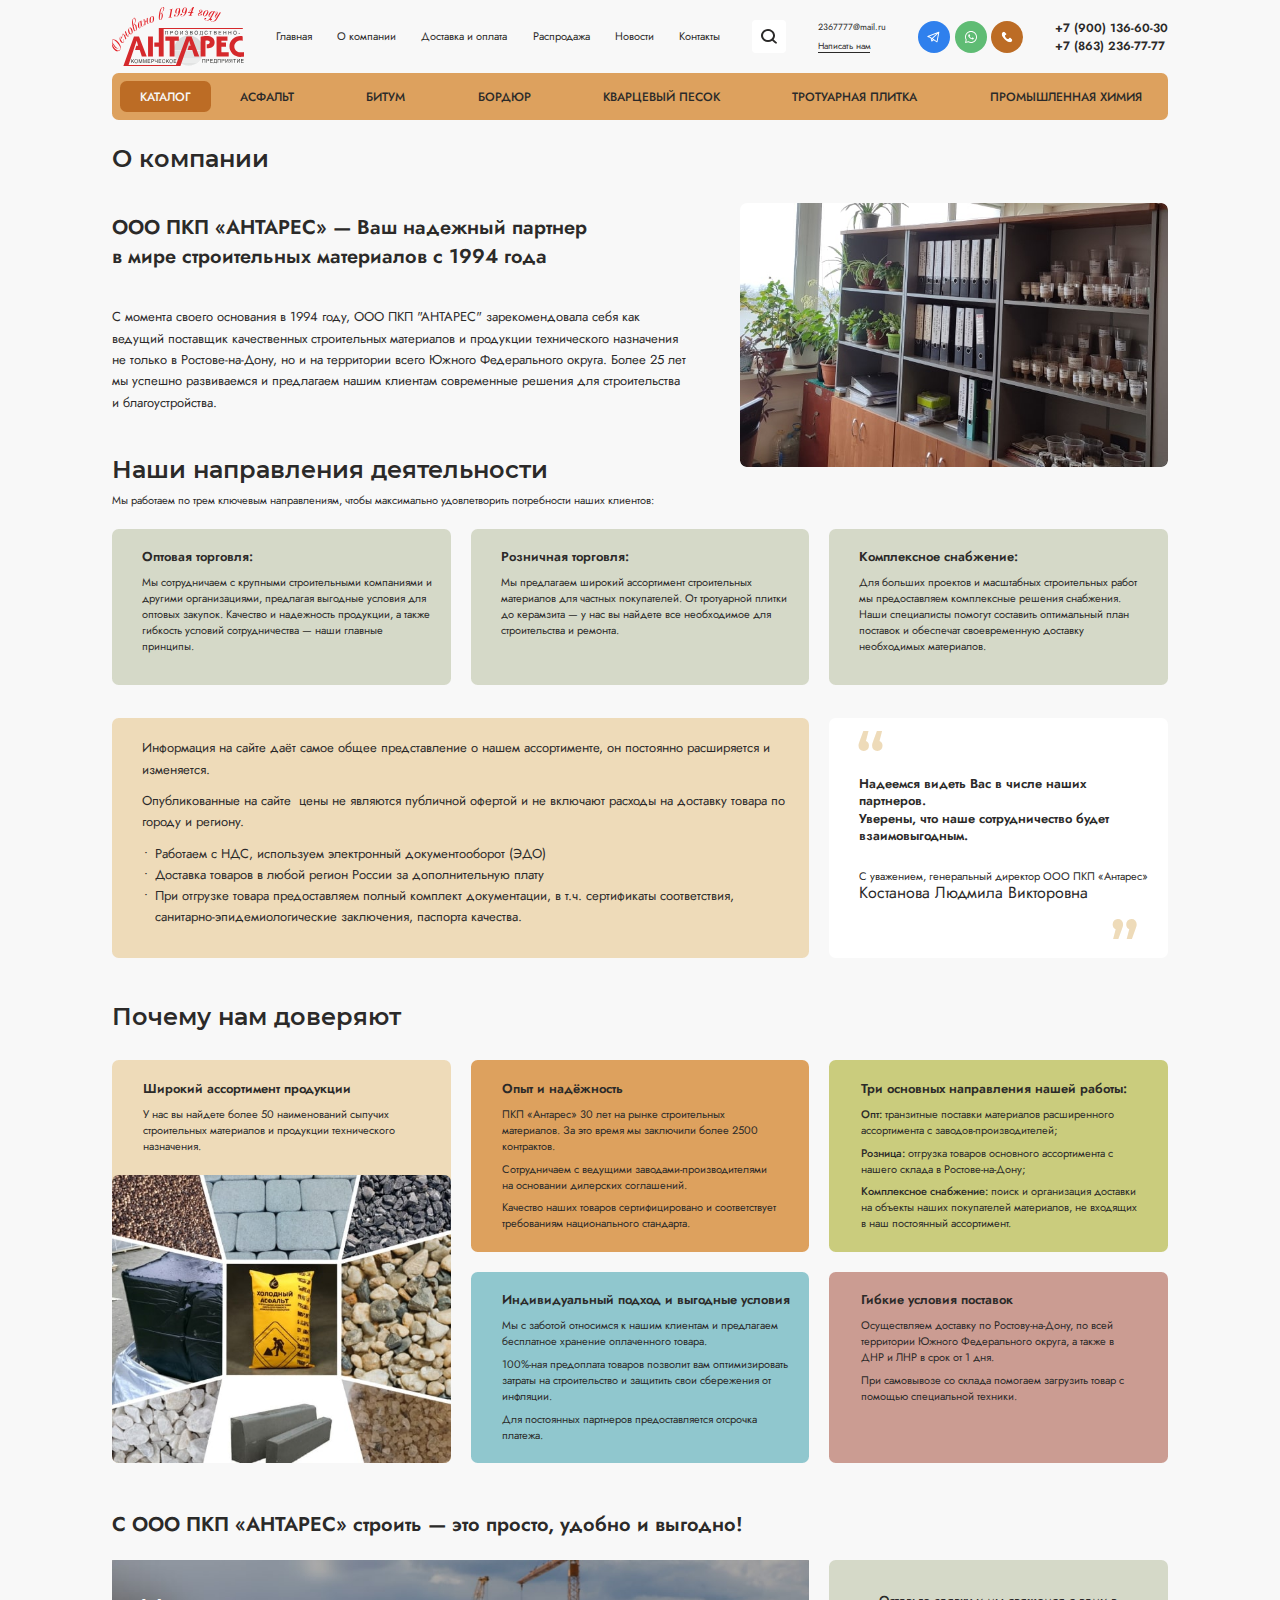
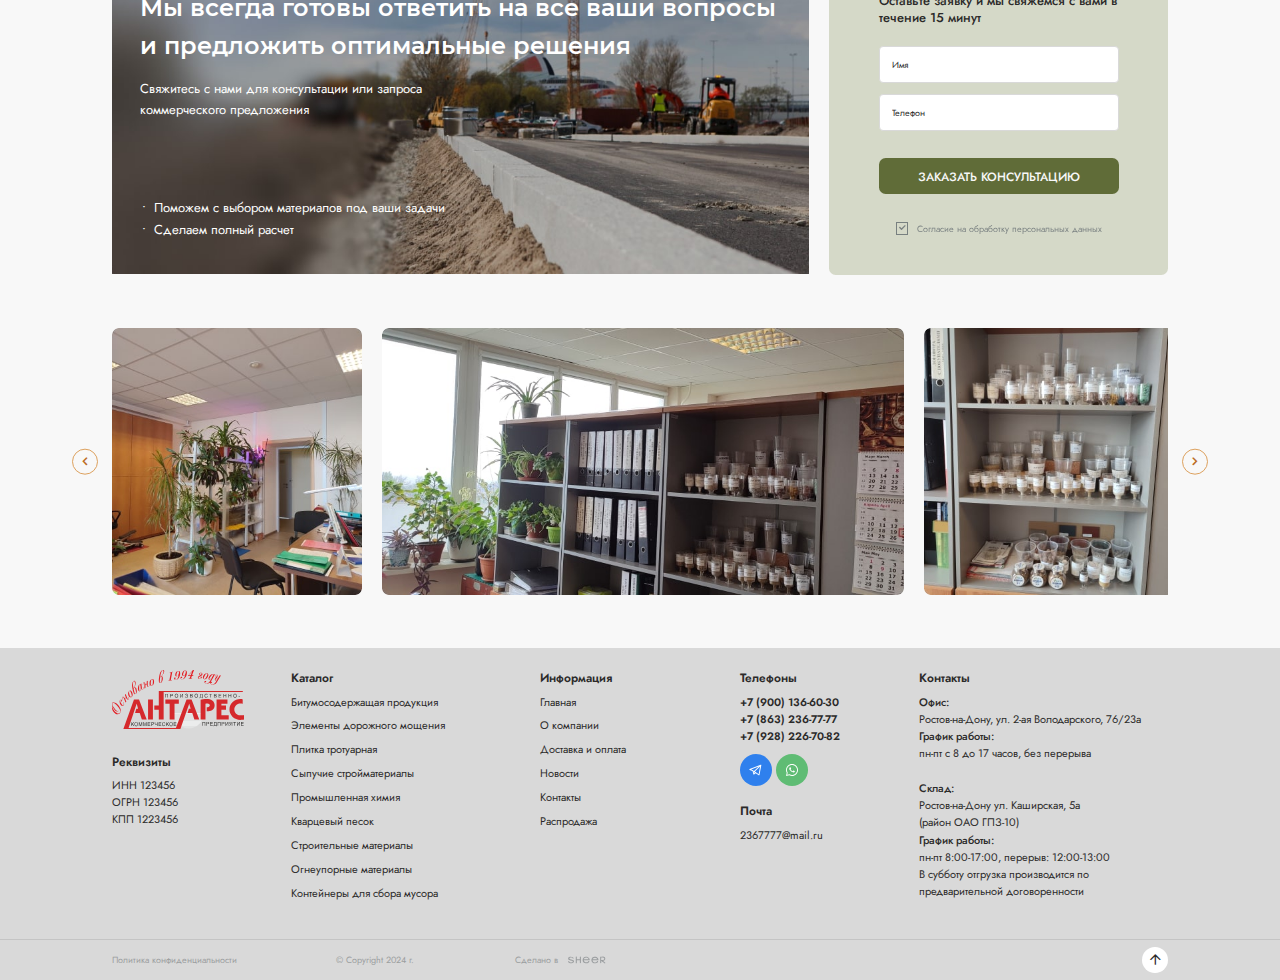
==== commit 0e2a94e7: "Add files via upload" ====
--- a/about.html
+++ b/about.html
@@ -18,8 +18,8 @@
 	<link rel="stylesheet" href="libs/slick-1.5.9/slick/slick.css" />
 	<link rel="stylesheet" href="libs/slick-1.5.9/slick/slick-theme.css" />
 	<link rel="stylesheet" href="css/fonts.css" />
-	<link rel="stylesheet" href="css/main.css?ver=1.2" />
-	<link rel="stylesheet" href="css/media.css?ver=1.2" />
+	<link rel="stylesheet" href="css/main.css?ver=1.7" />
+	<link rel="stylesheet" href="css/media.css?ver=1.7" />
 </head>
 <body>
 
@@ -151,20 +151,40 @@
 					<div class="row row_page">
 						<div class="col-lg-4">
 							<div class="item-about">
+								<div class="item-about__title">Оптовая торговля:</div>
+								<p>Мы сотрудничаем с крупными строительными компаниями и другими организациями, предлагая выгодные условия для оптовых закупок. Качество и надежность продукции, а также гибкость условий сотрудничества — наши главные принципы.</p>
+							</div>
+						</div>
+						<div class="col-lg-4">
+							<div class="item-about">
 								<div class="item-about__title">Розничная торговля:</div>
 								<p>Мы предлагаем широкий ассортимент строительных материалов для частных покупателей. От тротуарной плитки до керамзита — у нас вы найдете все необходимое для строительства и ремонта.</p>
-							</div>
-						</div>
-						<div class="col-lg-4">
-							<div class="item-about">
-								<div class="item-about__title">Оптовая торговля:</div>
-								<p>Мы сотрудничаем с крупными строительными компаниями и другими организациями, предлагая выгодные условия для оптовых закупок. Качество и надежность продукции, а также гибкость условий сотрудничества — наши главные принципы.</p>
 							</div>
 						</div>
 						<div class="col-lg-4">
 							<div class="item-about">
 								<div class="item-about__title">Комплексное снабжение:</div>
 								<p>Для больших проектов и масштабных строительных работ мы предоставляем комплексные решения снабжения. Наши специалисты помогут составить оптимальный план поставок и обеспечат своевременную доставку необходимых материалов.</p>
+							</div>
+						</div>
+					</div>
+					<div class="row row_page">
+						<div class="col-lg-8">
+							<div class="item-about item-about_main">
+								<p>Информация на сайте даёт самое общее представление о нашем ассортименте, он постоянно расширяется и изменяется.</p>
+								<p>Опубликованные на сайте  цены не являются публичной офертой и не включают расходы на доставку товара по городу и региону.</p>
+								<ul>
+									<li>Работаем с НДС, используем электронный документооборот (ЭДО)</li>
+									<li>Доставка товаров в любой регион России за дополнительную плату</li>
+									<li>При отгрузке товара предоставляем полный комплект документации, в т.ч. сертификаты соответствия, санитарно-эпидемиологические заключения, паспорта качества.</li>
+								</ul>
+							</div>
+						</div>
+						<div class="col-lg-4">
+							<div class="item-about item-about_quote">
+								<div class="item-about__title">Надеемся видеть Вас в числе наших партнеров. <br>Уверены, что наше сотрудничество будет взаимовыгодным.</div>
+								<p>С уважением, генеральный директор ООО ПКП «Антарес»</p>
+								<div class="item-about__name">Костанова Людмила Викторовна</div>
 							</div>
 						</div>
 					</div>
@@ -279,6 +299,21 @@
 					</li>
 					<li>
 						<a href="img/slide_gallery3.jpg" class="slider-gallery__item fancybox">
+							<img src="img/slide_gallery3.jpg" alt="alt">
+						</a>
+					</li>
+					<li>
+						<a href="img/slide_gallery1.jpg" class="slider-gallery__item slider-gallery_big fancybox">
+							<img src="img/slide_gallery1.jpg" alt="alt">
+						</a>
+					</li>
+					<li>
+						<a href="img/slide_gallery2.jpg" class="slider-gallery__item fancybox">
+							<img src="img/slide_gallery2.jpg" alt="alt">
+						</a>
+					</li>
+					<li>
+						<a href="img/slide_gallery3.jpg" class="slider-gallery__item slider-gallery_big fancybox">
 							<img src="img/slide_gallery3.jpg" alt="alt">
 						</a>
 					</li>
@@ -453,7 +488,7 @@
 	<script src="libs/scroll2id/PageScroll2id.min.js"></script>
 	<script src="libs/mask/jquery.maskedinput.js"></script>
 	<script src="libs/jQueryFormStyler-master/jquery.formstyler.min.js"></script>
-	<script src="js/common.js?ver=1.2"></script>
+	<script src="js/common.js?ver=1.7"></script>
 	<!-- Yandex.Metrika counter --><!-- /Yandex.Metrika counter -->
 	<!-- Google Analytics counter --><!-- /Google Analytics counter -->
 </body>
--- a/css/main.css
+++ b/css/main.css
@@ -1243,10 +1243,10 @@
 .item-about {
 	padding: 2.3438vw;
 	padding-top: 1.5104vw;
-	padding-right: 1.1979vw;
+	padding-right: 1.3979vw;
 	line-height: 150%;
 	min-height: 100%;
-	background: #fff;
+	background: #d5d9c8;
 	border-radius: 0.5208vw;
 }
 .item-about__title {
@@ -1355,6 +1355,7 @@
 	border-radius: 0.5208vw;
 	min-height: 100%;
 }
+.title-block,
 .item-delivery__title {
 	font-size: 1.25vw;
 	margin-bottom: 1.1979vw;
@@ -1589,4 +1590,534 @@
 }
 .modal-block .checkbox {
 	margin-top: 1.5vw;
-}+}
+
+.item-about.item-about_main {
+    font-size: 1.04vw;
+    line-height: 160%;
+    background: #eedbb9;
+}
+.item-about.item-about_main p {
+    margin-bottom: 0.78vw;
+}
+.item-about.item-about_main ul li {
+    padding-left: 1.04vw;
+    position: relative;
+}
+.item-about.item-about_main ul li::before {
+    position: absolute;
+    top: 0;
+    left: 0.16vw;
+    content: "•";
+}
+.item-about.item-about_quote {
+    padding-top: 3.65vw;
+    padding-bottom: 3.65vw;
+    background: #fff;
+    position: relative;
+    display: flex;
+    flex-direction: column;
+    align-items: flex-start;
+    justify-content: center;
+}
+.item-about.item-about_quote::after,
+.item-about.item-about_quote::before {
+    position: absolute;
+    display: block;
+    content: "“";
+    top: 0.42vw;
+    left: 2.08vw;
+    font-size: 5vw;
+    line-height: 104%;
+    font-weight: 600;
+    font-family: "Montserrat";
+    color: #eedbb9;
+}
+.item-about.item-about_quote::after {
+    bottom: -1.56vw;
+    right: 2.29vw;
+    content: "”";
+    top: auto;
+    left: auto;
+}
+.item-about.item-about_quote .item-about__title {
+    margin-bottom: 1.93vw;
+}
+.item-about__name {
+    font-size: 1.25vw;
+}
+.about-directions .row_page + .row_page {
+    padding-top: 2.55vw;
+}
+.slider-nav:not(.slick-initialized) > li:not(:first-child),
+.slider-for:not(.slick-initialized) > li:not(:first-child) {
+    display: none;
+}
+.slider-for__item {
+    height: 22.917vw;
+    border-radius: 0.52vw;
+    display: block;
+    width: 100%;
+}
+.slider-for__item img {
+    width: 100%;
+    height: 100%;
+    object-fit: cover;
+    font-family: 'object-fit: cover;';
+    border-radius: 0.52vw;
+}
+.slider-nav__item {
+    height: 5.21vw;
+    margin-bottom: 0.677vw;
+    border-radius: 0.52vw;
+    width: 100%;
+    display: block;
+    cursor: pointer;
+    background: #fff;
+    transition: all 0.3s;
+}
+.slider-nav__item img {
+    width: 100%;
+    height: 100%;
+    object-fit: cover;
+    font-family: 'object-fit: cover;';
+    border-radius: 0.52vw;
+}
+.slider-nav {
+    margin-right: -0.94vw;
+}
+.title-card {
+    font-size: 1.67vw;
+	margin-top: -0.6vw;
+    margin-bottom: 0.2vw;
+    line-height: 175%;
+    font-weight: 600;
+    font-family: "Montserrat";
+}
+.descr-card {
+    font-size: 0.94vw;
+    margin-bottom: 0.7vw;
+    max-width: 34.9vw;
+    line-height: 144%;
+    font-weight: 600;
+}
+.col-card ul li {
+    padding-left: 1.04vw;
+    position: relative;
+}
+.col-card ul li::before {
+    position: absolute;
+    top: 0;
+    left: 0.16vw;
+    content: "•";
+}
+.col-card strong {
+    font-weight: 500;
+}
+.col-card p {
+    margin-bottom: 0.5vw;
+}
+.col-card .btn-main {
+    min-width: 9.89vw;
+    margin-top: auto;
+}
+.row .col-card {
+    padding-bottom: 1vw;
+    display: flex;
+    flex-direction: column;
+    align-items: flex-start;
+}
+.page-card {
+    padding-bottom: 2.92vw;
+}
+.tabs-page {
+    margin-top: 1.82vw;
+    gap: 1.46vw;
+    display: flex;
+    align-items: center;
+}
+.tabs-page a {
+    height: 2.4vw;
+    padding: 0 1.56vw;
+    font-size: 0.94vw;
+    line-height: 144%;
+    font-weight: 500;
+    text-transform: uppercase;
+    color: #2b2a29;
+    border-radius: 0.52vw;
+    background: #fff;
+    display: flex;
+    align-items: center;
+    justify-content: center;
+    text-align: center;
+}
+.tabs-page .active a,
+.tabs-page a:hover {
+    background: #bc6c25;
+    color: #f8f8f8;
+}
+.tab-container-page {
+    padding-top: 1.04vw;
+}
+.tab-pane-page {
+    display: none;
+}
+.tab-pane-page:first-child {
+    display: block;
+}
+.content-tab {
+    padding: 0.68vw 1.3vw;
+    background: #fff;
+}
+.feature {
+    margin-bottom: 0.83vw;
+    line-height: 150%;
+    display: flex;
+    align-items: flex-start;
+}
+.feature strong {
+    padding-right: 0.78vw;
+    width: 38%;
+    flex: none;
+    display: block;
+    font-weight: 500;
+}
+.page-mockup {
+    padding-top: 1.09vw;
+    padding-bottom: 7.34vw;
+}
+.mockup {
+    height: 37.5vw;
+    padding: 0 4.84vw;
+    display: flex;
+    color: #fff;
+    flex-direction: column;
+    align-items: flex-start;
+    justify-content: center;
+    position: relative;
+    z-index: 1;
+    background-repeat: no-repeat;
+    font-family: "Montserrat";
+    background-position: center;
+    background-size: cover;
+    border-radius: 0.52vw;
+}
+.mockup::before {
+    position: absolute;
+    display: block;
+    content: " ";
+    top: 0;
+    left: 0;
+    width: 100%;
+    height: 100%;
+    z-index: -1;
+    background: rgba(0, 0, 0, 0.3);
+    border-radius: 0.52vw;
+}
+.mockup_error {
+    background-image: url(../img/bg_error.jpg);
+}
+.mockup_thanks {
+    background-image: url(../img/bg_thanks.jpg);
+}
+.mockup__name {
+    font-size: 2.19vw;
+    line-height: 133%;
+    font-weight: 800;
+    text-transform: uppercase;
+}
+.mockup__name strong {
+    font-size: 3.33vw;
+    line-height: 87%;
+    display: block;
+}
+.mockup__name_error {
+    margin-top: -2.08vw;
+    padding-left: 5.21vw;
+}
+.mockup__value {
+    font-size: 15.63vw;
+    line-height: 100%;
+    text-transform: uppercase;
+    font-weight: 800;
+}
+.mockup__text {
+    max-width: 28.49vw;
+    margin-top: 1.3vw;
+    font-size: 1.25vw;
+    line-height: 133%;
+    font-weight: 500;
+}
+.mockup .btn-main {
+    margin-top: 2.71vw;
+    padding: 0 3.13vw;
+    height: 3.23vw;
+}
+.mockup_thanks .mockup__text {
+    max-width: 32.6vw;
+    margin-top: 2.71vw;
+}
+.card-prices {
+    gap: 1.2vw;
+    padding-bottom: 0.52vw;
+    padding-top: 0.94vw;
+    display: flex;
+    align-items: center;
+}
+.price-main {
+    font-size: 1.25vw;
+    line-height: 108%;
+    font-weight: 600;
+    color: #2b2a29;
+}
+.price-old {
+    text-decoration: line-through;
+    color: #283618;
+}
+.card-discount {
+    padding: 0.42vw 0.83vw;
+    margin-bottom: 0.94vw;
+    display: inline-block;
+    vertical-align: middle;
+    background: #fff;
+    border-radius: 0.31vw;
+}
+
+.delivery-main {
+    margin-bottom: 1.927vw;
+    background: #d5d9c8;
+    border-radius: 0.521vw;
+}
+.delivery-main img {
+    width: 100%;
+    height: auto;
+    border-radius: 0.521vw;
+}
+.delivery-main__content {
+    font-size: 1.042vw;
+    padding: 2.604vw;
+    padding-bottom: 0.521vw;
+    line-height: 180%;
+    color: #2b2a29;
+}
+.delivery-main__content ul li {
+    padding-left: 1.042vw;
+    position: relative;
+}
+.delivery-main__content ul li::before {
+    position: absolute;
+    top: 0;
+    left: 0.156vw;
+    content: "•";
+}
+.wrap-map-delivery {
+    margin-bottom: 2.604vw;
+    position: relative;
+}
+#map-delivery {
+    height: 22.135vw;
+    width: 100%;
+    background-color: #ddd;
+    border-radius: 0.521vw;
+    overflow: hidden;
+}
+.page-delivery .title-section {
+    margin-bottom: 1.563vw;
+}
+.content-delivery {
+    max-width: 39.323vw;
+    padding: 2.083vw 2.552vw;
+    top: 1.823vw;
+    left: 2.031vw;
+    bottom: 1.823vw;
+    width: 100%;
+    border-radius: 0.521vw;
+    z-index: 2;
+    background: #eedbb9;
+    position: absolute;
+    display: flex;
+    flex-direction: column;
+    align-items: flex-start;
+}
+.title-block {
+    font-size: 1.667vw;
+}
+.content-delivery strong {
+    font-weight: 500;
+}
+.content-delivery p {
+    margin-bottom: 1.094vw;
+}
+.content-delivery p a {
+    color: #2b2a29;
+}
+.content-delivery p a strong {
+    font-weight: 700;
+}
+.content-delivery__bottom {
+    font-weight: 500;
+    margin-top: auto;
+}
+.item-transport {
+    padding: 0.521vw 0.729vw;
+    gap: 2.083vw;
+    margin-bottom: 0.885vw;
+    border-radius: 0.521vw;
+    display: flex;
+    align-items: center;
+    background: #edeee8;
+}
+.item-transport__image {
+    width: 11.042vw;
+    height: 7.292vw;
+    border-radius: 0.521vw;
+    display: flex;
+    align-items: center;
+    justify-content: center;
+    flex: none;
+}
+.item-transport__image img {
+    width: 100%;
+    max-width: 100%;
+    height: auto;
+    border-radius: 0.521vw;
+    max-height: 100%;
+}
+.item-transport__name {
+    font-size: 1.25vw;
+    width: 11.719vw;
+    flex: none;
+    line-height: 108%;
+    text-transform: uppercase;
+    color: #2b2a29;
+    font-weight: 600;
+}
+.item-transport__name span {
+    text-transform: none;
+}
+.item-transport__descr {
+    width: 13.542vw;
+    flex: none;
+    font-weight: 500;
+}
+.item-transport__features {
+    margin-bottom: -1.042vw;
+    flex: 1;
+    display: grid;
+    grid-template-columns: 1fr 1fr 1fr 1fr;
+}
+.columns-3 {
+    grid-template-columns: 1fr 1fr 1fr;
+}
+.item-transport__features_last {
+	grid-template-columns: 0.6fr 1fr 0.7fr 1.5fr;
+}
+.feature-transport {
+    padding-left: 1.771vw;
+    margin-bottom: 1.042vw;
+    position: relative;
+}
+.feature-transport::before {
+    position: absolute;
+    display: block;
+    content: " ";
+    width: 0.729vw;
+    height: 0.729vw;
+    top: 0.26vw;
+    left: 0;
+    background-image: url(../img/check.svg);
+    background-repeat: no-repeat;
+    background-position: center;
+    background-size: cover;
+}
+.item-transport + .title-section {
+    margin-top: 2.604vw;
+}
+.delivery-main.delivery-main_page {
+    background: #90c7ce;
+}
+.delivery-main__content {
+    padding: 1.719vw;
+}
+.delivery-main.delivery-main_page + .delivery-main.delivery-main_page {
+    background: #cb9c92;
+}
+.delivery-main.delivery-main_page + .delivery-main.delivery-main_page ul {
+    columns: 2;
+}
+
+.page-contacts {
+	padding-top: 1.56vw;
+	padding-bottom: 4.17vw;
+}
+.page-contacts .title-section {
+	margin-bottom: 1.56vw;
+}
+.contacts-block {
+	border-radius: 0.52vw;
+	background: #fff;
+}
+.hr {
+	margin: 0.52vw 0;
+	height: 0.1vw;
+	width: 100%;
+	background: #dda15e;
+}
+.contacts-block__content {
+	padding: 1.56vw;
+	padding-right: 0.52vw;
+}
+.map-contact {
+	height: 20.83vw;
+	border-radius: 0.52vw;
+	overflow: hidden;
+	background-color: #ccc;
+	width: 100%;
+}
+.contacts-block__title {
+	font-size: 1.25vw;
+	margin-bottom: 1.2vw;
+	font-weight: 600;
+	line-height: 108%;
+	text-transform: uppercase;
+	color: #606c38;
+}
+.contacts-wrap {
+	gap: 0.78vw;
+	display: flex;
+	align-items: flex-start;
+}
+.contacts-wrap .phones-list li {
+	position: relative;
+}
+.contacts-wrap .phones-list li span {
+	font-size: 0.83vw;
+	font-weight: 400;
+	top: 0.1vw;
+	left: 100%;
+	position: absolute;
+}
+.contacts-block__location {
+	max-width: 17.5vw;
+	margin-bottom: 2.19vw;
+}
+.contacts-block p a {
+	color: #2b2a29;
+}
+.contacts-block strong {
+	font-weight: 500;
+	display: block;
+}
+.contacts-block .btn-main {
+	margin-top: 1.2vw;
+	padding: 0 1.88vw;
+}
+.row.row_conts > div {
+	margin-bottom: 2.14vw;
+}
+.row.row_conts {
+	margin-bottom: -2.14vw;
+}
+.contacts-block__item .socials-list {
+	margin-top: 0.52vw;
+}
--- a/css/media.css
+++ b/css/media.css
@@ -489,7 +489,7 @@
         border-radius: 6px;
     }
     .item-news {
-        height: 175px;
+        height: 225px;
         padding: 11px;
         padding-bottom: 18px;
         border-radius: 10px;
@@ -728,7 +728,7 @@
         border-radius: 10px;
     }
     .item-catalog__image {
-        height: 175px;
+        height: 205px;
         border-radius: 10px;
     }
     .item-catalog__content {
@@ -767,6 +767,330 @@
     }
     .modal-block .checkbox {
         margin-top: 20px;
+    }
+    .article-content img {
+        border-radius: 10px;
+    }
+    .about-directions .row_page + .row_page {
+        padding-top: 30px;
+    }
+    .item-about.item-about_main {
+        font-size: 15px;
+    }
+    .item-about.item-about_main p {
+        margin-bottom: 14px;
+    }
+    .item-about.item-about_main ul li {
+        padding-left: 15px;
+    }
+    .item-about.item-about_main ul li::before {
+        left: 2px;
+    }
+    .item-about.item-about_quote {
+        padding-top: 60px;
+        padding-bottom: 60px;
+    }
+    .item-about.item-about_quote::after,
+    .item-about.item-about_quote::before {
+        top: 8px;
+        left: 13px;
+        font-size: 96px;
+    }
+    .item-about.item-about_quote::after {
+        bottom: -30px;
+        right: 13px;
+        left: auto;
+        top: auto;
+    }
+    .item-about__name {
+        font-size: 18px;
+    }
+    .item-about.item-about_quote .item-about__title {
+        margin-bottom: 30px;
+    }
+    .col_for {
+        order: -1;
+    }
+    .slider-nav {
+        margin: 0;
+        margin-top: 15px;
+    }
+    .slider-for__item {
+        height: 200px;
+    }
+    .slider-for__item {
+        height: 305px;
+        border-radius: 10px;
+    }
+    .slider-nav__item img,
+    .slider-for__item img {
+        border-radius: 10px;
+    }
+    .slider-nav__item {
+        height: 52px;
+        margin: 0;
+        border-radius: 10px;
+    }
+    .slider-nav .slick-slide {
+        padding: 0 2px;
+    }
+    .slider-nav .slick-list {
+        margin: 0 2px;
+    }
+    .row .col-card {
+        padding-top: 25px;
+        padding-bottom: 0;
+    }
+    .title-card {
+        font-size: 19px;
+        margin-bottom: 20px;
+        line-height: 140%;
+    }
+    .descr-card {
+        font-size: 14px;
+        margin-bottom: 13px;
+        max-width: 100%;
+    }
+    .col-card ul li {
+        padding-left: 15px;
+        margin-bottom: 10px;
+    }
+    .col-card ul li::before {
+        left: 2px;
+    }
+    .col-card .btn-main {
+        min-width: 180px;
+        margin-top: 15px;
+    }
+    .tabs-page {
+        margin-top: 25px;
+        gap: 6px;
+    }
+    .tabs-page a {
+        height: 34px;
+        padding: 0 5px;
+        font-size: 13px;
+        line-height: 144%;
+        border-radius: 7px;
+    }
+    .tabs-page li {
+        flex-grow: 1;
+    }
+    .tab-container-page {
+        padding-top: 20px;
+    }
+    .content-tab {
+        padding: 20px 15px;
+        font-size: 13px;
+    }
+    .feature strong {
+        padding-right: 5px;
+        width: 40%;
+    }
+    .page-card {
+        padding-bottom: 50px;
+    }
+    .price-main {
+        font-size: 20px;
+    }
+    .card-prices {
+        gap: 20px;
+        padding-bottom: 15px;
+        padding-top: 12px;
+    }
+    .card-discount {
+        padding: 8px 14px;
+        margin-bottom: 7px;
+        border-radius: 6px;
+    }
+    .page-mockup {
+        padding-top: 20px;
+        padding-bottom: 60px;
+    }
+    .mockup::before {
+        border-radius: 10px;
+    }
+    .mockup {
+        height: 350px;
+        padding: 0 20px;
+        border-radius: 10px;
+    }
+    .mockup__name {
+        font-size: 25px;
+        line-height: 150%;
+    }
+    .mockup__name strong {
+        font-size: 30px;
+        line-height: 130%;
+    }
+    .mockup__text {
+        font-size: 14px;
+        max-width: 325px;
+    }
+    .mockup_thanks .mockup__text {
+        max-width: 360px;
+        margin-top: 20px;
+    }
+    .mockup .btn-main {
+        margin-top: 32px;
+        padding: 0 20px;
+        height: 44px;
+    }
+    .mockup_error .mockup__name {
+        font-size: 20px;
+    }
+    .mockup__value {
+        font-size: 70px;
+    }
+    .mockup__name_error {
+        margin-top: 0;
+        padding-left: 15px;
+    }
+    .delivery-main__content {
+        padding: 20px;
+        font-size: 14px;
+    }
+    .delivery-main__content ul li {
+        padding-left: 15px;
+    }
+    .delivery-main__content ul li::before {
+        left: 3px;
+    }
+    .delivery-main img {
+        border-radius: 10px;
+    }
+    .page-delivery .title-section {
+        margin-bottom: 20px;
+    }
+    .delivery-main {
+        margin-bottom: 20px;
+        border-radius: 10px;
+    }
+    .title-block {
+        font-size: 20px;
+        margin-bottom: 15px;
+    }
+    #map-delivery {
+        height: 300px;
+        border-radius: 10px;
+    }
+    .content-delivery {
+        padding: 20px 15px;
+        position: relative;
+        top: 0;
+        left: 0;
+        right: 0;
+        bottom: 0;
+        margin: 0;
+        max-width: 100%;
+        border-radius: 10px;
+        margin-bottom: 20px;
+    }
+    .content-delivery p {
+        margin-bottom: 15px;
+    }
+    .wrap-map-delivery {
+        margin-bottom: 25px;
+    }
+    .item-transport {
+        padding: 15px;
+        border-radius: 10px;
+        gap: 15px;
+        margin-bottom: 15px;
+       flex-direction: column;
+       align-items: flex-start;
+    }
+    .item-transport__image {
+        width: 170px;
+        height: 120px;
+        border-radius: 10px;
+    }
+    .item-transport__image img {
+        border-radius: 10px;
+    }
+    .item-transport__name {
+        font-size: 20px;
+        width: auto;
+        flex: 1;
+    }
+    .item-transport__descr {
+        width: 100%;
+        flex: none;
+    }
+    .feature-transport {
+        padding-left: 24px;
+        padding-right: 4px;
+        margin-bottom: 15px;
+    }
+    .feature-transport::before {
+        width: 13px;
+        height: 13px;
+        top: 2px;
+    }
+    .item-transport__features {
+        margin-bottom: 0;
+        grid-template-columns: 1fr 1fr;
+    }
+    .item-transport__features_last {
+        grid-template-columns: 0.8fr 1.2fr;
+    }
+    .item-transport + .title-section {
+        margin-top: 30px;
+    }
+    .page-delivery ~ .consultation {
+        padding-top: 20px;
+    }
+    .page-contacts {
+        padding-top: 25px;
+        padding-bottom: 50px;
+    }
+    .page-contacts .title-section {
+        margin-bottom: 21px;
+    }
+    .contacts-block__content {
+        padding: 20px 15px;
+    }
+    .contacts-block {
+        border-radius: 10px;
+    }
+    .contacts-block__location {
+        max-width: 289px;
+        margin-bottom: 15px;
+    }
+    .contacts-block__content .col-md-5 {
+        margin-bottom: 15px;
+    }
+    .contacts-block__content .col-lg-5 {
+        margin-top: 15px;
+    }
+    .contacts-wrap .phones-list li span {
+        font-size: 13px;
+        top: 0px;
+    }
+    .contacts-wrap {
+        gap: 20px;
+    }
+    .contacts-block .btn-main {
+        margin-top: 20px;
+        padding: 0 30px;
+    }
+    .map-contact {
+        height: 300px;
+        border-radius: 10px;
+    }
+    .contacts-block__title {
+        font-size: 20px;
+        margin-bottom: 15px;
+    }
+    .hr {
+        height: 1px;
+        margin: 12px 0;
+    }
+    .row.row_conts > div {
+        margin-bottom: 20px;
+    }
+    .row.row_conts {
+        margin-bottom: -20px;
     }
 }
 
